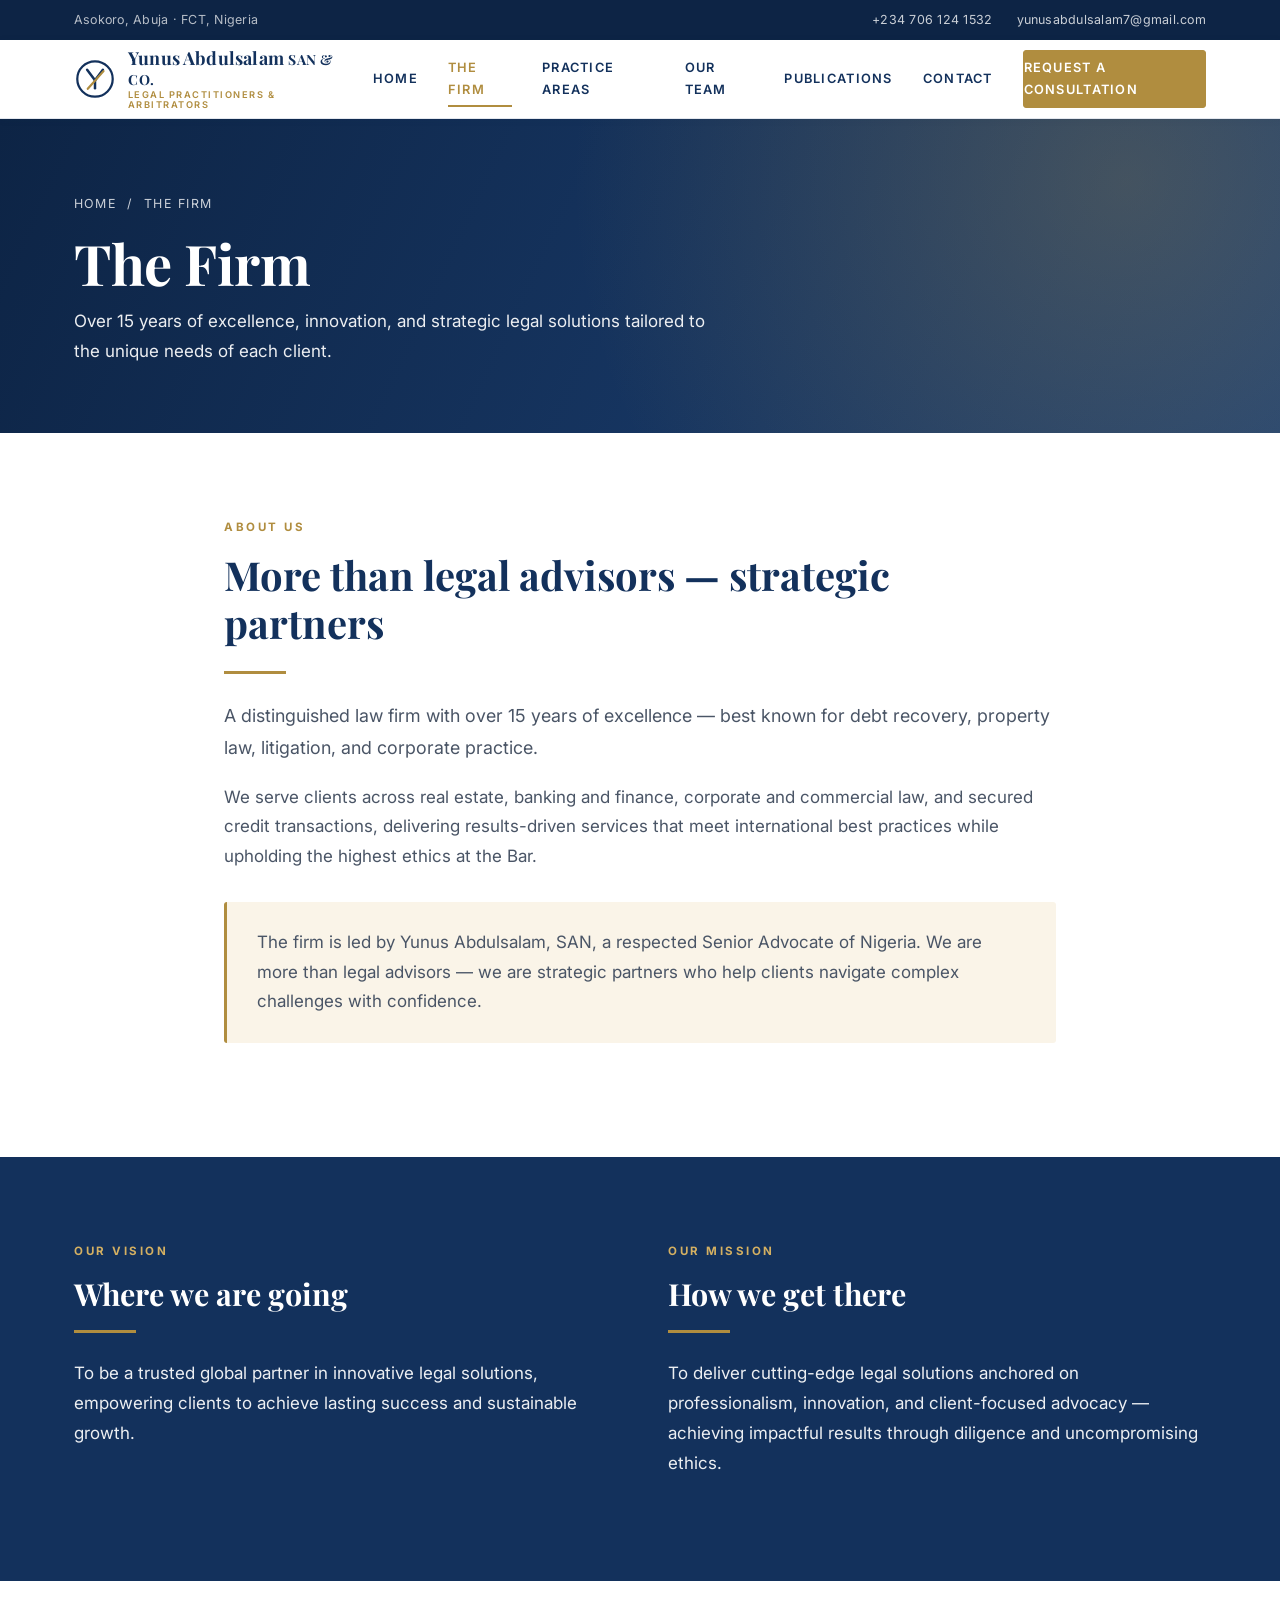
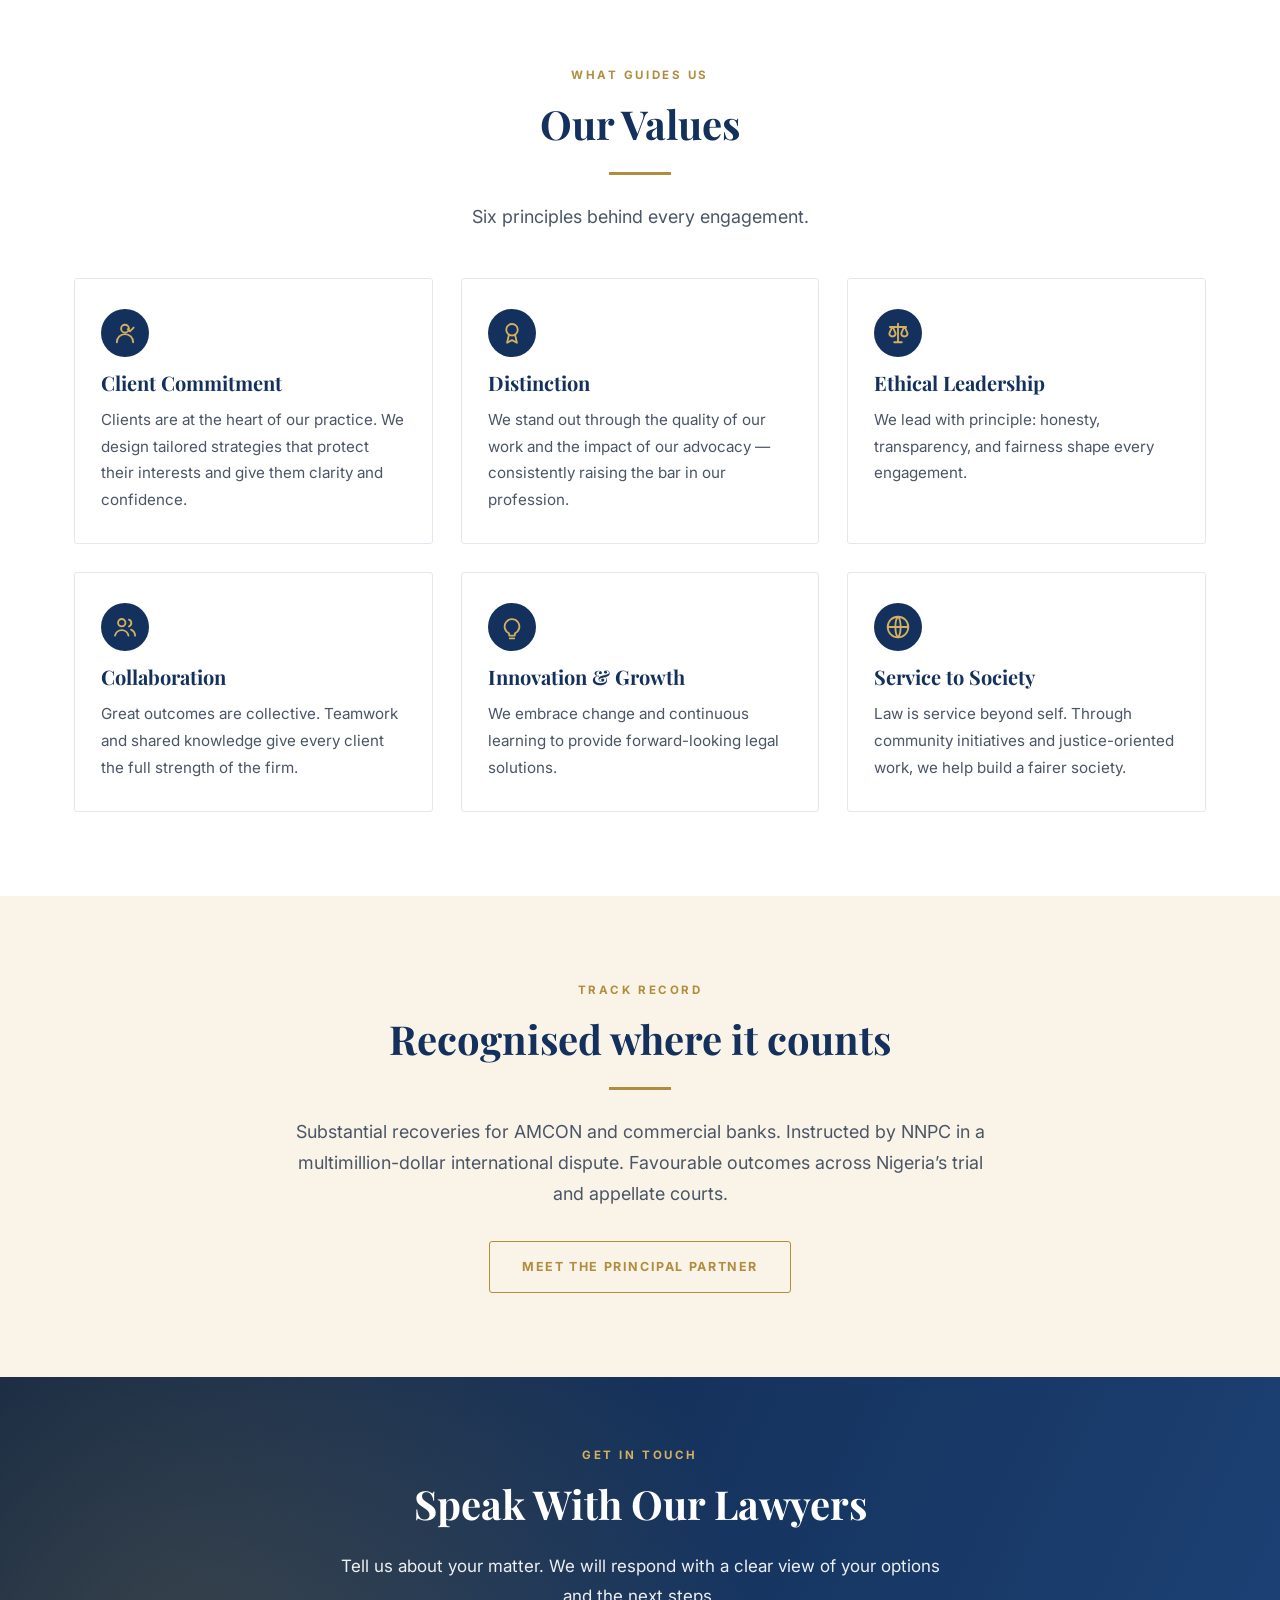
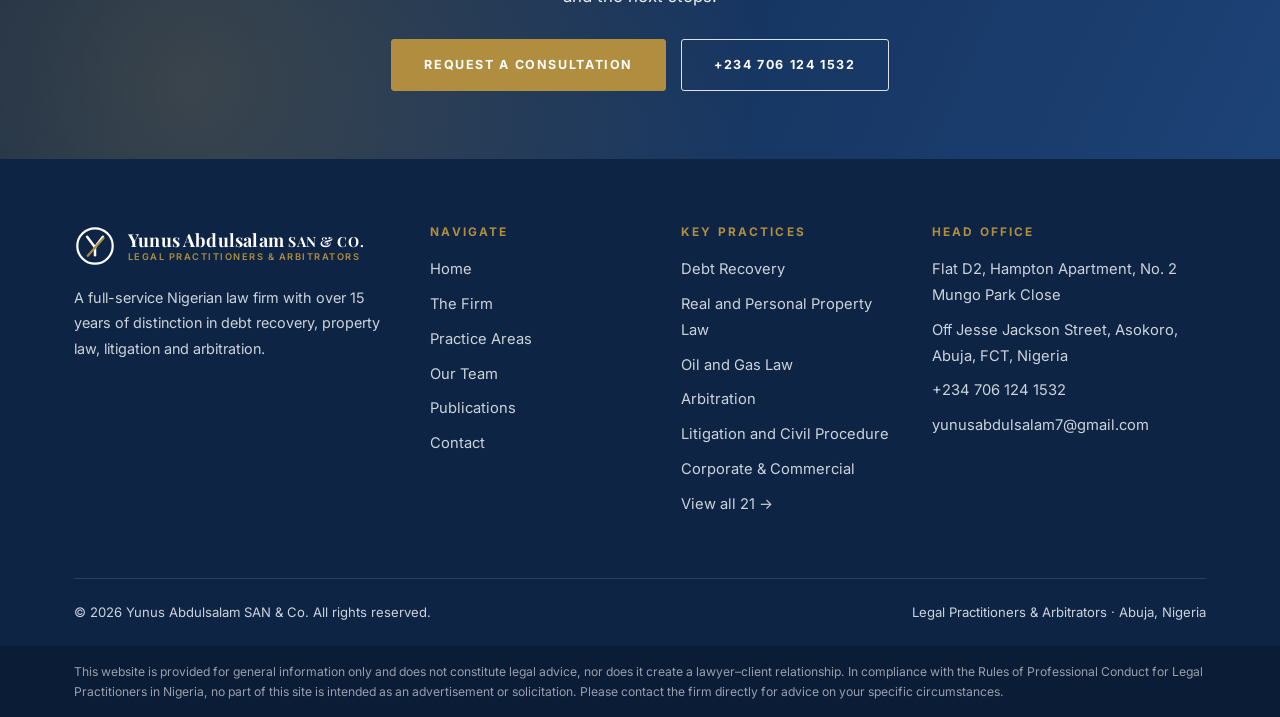
==== about.html @ fc388f9e "Add files via upload" ====
<!DOCTYPE html>
<html lang="en">
<head>
<meta charset="utf-8">
<meta name="viewport" content="width=device-width, initial-scale=1">
<title>The Firm | Yunus Abdulsalam SAN &amp; Co.</title>
<meta name="description" content="Learn about Yunus Abdulsalam SAN & Co. — a distinguished Abuja law firm with over 15 years of excellence in Nigerian legal practice.">
<meta name="theme-color" content="#13315c">
<meta property="og:title" content="The Firm | Yunus Abdulsalam SAN &amp; Co.">
<meta property="og:description" content="Learn about Yunus Abdulsalam SAN & Co. — a distinguished Abuja law firm with over 15 years of excellence in Nigerian legal practice.">
<meta property="og:type" content="website">
<meta property="og:image" content="https://www.example.com/assets/img/yunus-abdulsalam-full.jpg">
<meta name="robots" content="index, follow">
<link rel="canonical" href="https://www.example.com/about.html">
<script type="application/ld+json">{"@context": "https://schema.org", "@type": "LegalService", "name": "Yunus Abdulsalam SAN & Co.", "alternateName": "Yunus Abdulsalam SAN and Co", "description": "Full-service Nigerian law firm in Asokoro, Abuja — debt recovery, property law, litigation, arbitration, energy law and corporate practice.", "url": "https://www.example.com/", "telephone": "+2347061241532", "email": "yunusabdulsalam7@gmail.com", "address": {"@type": "PostalAddress", "streetAddress": "Flat D2, Hampton Apartment, No. 2 Mungo Park Close, Off Jesse Jackson Street", "addressLocality": "Asokoro, Abuja", "addressRegion": "Federal Capital Territory", "addressCountry": "NG"}, "areaServed": "Nigeria", "founder": {"@type": "Person", "name": "Yunus Abdulsalam", "honorificSuffix": "SAN", "jobTitle": "Principal Partner"}, "knowsAbout": ["Debt Recovery", "Energy Law", "Tax Litigation", "Shipping and Maritime", "Real and Personal Property Law", "Oil and Gas Law", "Administrative Law", "Arbitration", "Litigation and Civil Procedure", "Labour and Employment", "Assets Recovery", "Chieftaincy Matters", "Intellectual Property", "Fundamental Rights", "Consultancy and Advisory Services", "Corporate & Commercial", "Family Law", "Election Petition", "Corporate Litigation", "Criminal Law", "Tort and Personal Injury"], "openingHours": "Mo-Fr 09:00-17:00"}</script>
<link rel="preconnect" href="https://fonts.googleapis.com">
<link rel="preconnect" href="https://fonts.gstatic.com" crossorigin>
<link href="https://fonts.googleapis.com/css2?family=Playfair+Display:wght@500;600;700&amp;family=Inter:wght@400;500;600;700&amp;display=swap" rel="stylesheet">
<link rel="stylesheet" href="assets/styles.css">
</head>
<body>

<div class="topbar">
  <div class="wrap">
    <div class="topbar-items">
      <span class="hide-sm">Asokoro, Abuja &middot; FCT, Nigeria</span>
    </div>
    <div class="topbar-items">
      <a href="tel:+2347061241532">+234 706 124 1532</a>
      <a href="mailto:yunusabdulsalam7@gmail.com">yunusabdulsalam7@gmail.com</a>
    </div>
  </div>
</div>

<header class="site-header">
  <div class="wrap">
    <a class="logo" href="index.html" aria-label="Yunus Abdulsalam SAN &amp; Co. home">
      <svg viewBox="0 0 64 64" role="img" aria-label="Yunus Abdulsalam SAN &amp; Co. monogram"><circle cx="32" cy="32" r="27" fill="none" stroke="#13315c" stroke-width="3.4"/><path d="M20 18 L32 34 L44 18" fill="none" stroke="#13315c" stroke-width="3.8" stroke-linecap="round" stroke-linejoin="round"/><path d="M32 34 L32 46" fill="none" stroke="#13315c" stroke-width="3.8" stroke-linecap="round"/><path d="M45 20 L21 47" fill="none" stroke="#b08d3f" stroke-width="3.4" stroke-linecap="round"/></svg>
      <span class="logo-text">
        <span class="logo-name">Yunus Abdulsalam <span class="san">SAN &amp; CO.</span></span>
        <span class="logo-tag">Legal Practitioners &amp; Arbitrators</span>
      </span>
    </a>
    <button class="burger" id="burger" aria-label="Menu" aria-expanded="false" aria-controls="nav">
      <span></span><span></span><span></span>
    </button>
    <nav class="nav" id="nav">
        <a href="index.html">Home</a>
        <a href="about.html" class="active">The Firm</a>
        <a href="practice-areas.html">Practice Areas</a>
        <a href="team.html">Our Team</a>
        <a href="publications.html">Publications</a>
        <a href="contact.html">Contact</a>
        <a class="btn" href="contact.html">Request a Consultation</a>
    </nav>
  </div>
</header>

<section class="pagehead">
  <div class="wrap">
    <div class="crumbs"><a href="index.html">Home</a> &nbsp;/&nbsp; The Firm</div>
    <h1>The Firm</h1>
    <p>Over 15 years of excellence, innovation, and strategic legal solutions tailored to the unique needs of each client.</p>
  </div>
</section>

<section class="section">
  <div class="wrap" style="max-width:880px">
    <span class="eyebrow">About Us</span>
    <h2>More than legal advisors &mdash; strategic partners</h2>
    <hr class="rule">
    <p class="lead">A distinguished law firm with over 15 years of excellence &mdash; best known for debt recovery, property law, litigation, and corporate practice.</p>
    <p>We serve clients across real estate, banking and finance, corporate and commercial law, and secured credit transactions, delivering results-driven services that meet international best practices while upholding the highest ethics at the Bar.</p>
    <div class="highlight-box">
      <p>The firm is led by Yunus Abdulsalam, SAN, a respected Senior Advocate of Nigeria. We are more than legal advisors &mdash; we are strategic partners who help clients navigate complex challenges with confidence.</p>
    </div>
  </div>
</section>

<section class="section section--navy">
  <div class="wrap">
    <div class="grid grid-2" style="gap:56px">
      <div>
        <span class="eyebrow" style="color:var(--gold-light)">Our Vision</span>
        <h2 style="font-size:1.9rem">Where we are going</h2>
        <hr class="rule">
        <p>To be a trusted global partner in innovative legal solutions, empowering clients to achieve lasting success and sustainable growth.</p>
      </div>
      <div>
        <span class="eyebrow" style="color:var(--gold-light)">Our Mission</span>
        <h2 style="font-size:1.9rem">How we get there</h2>
        <hr class="rule">
        <p>To deliver cutting-edge legal solutions anchored on professionalism, innovation, and client-focused advocacy &mdash; achieving impactful results through diligence and uncompromising ethics.</p>
      </div>
    </div>
  </div>
</section>

<section class="section" id="values">
  <div class="wrap">
    <div class="center" style="max-width:640px;margin:0 auto 46px">
      <span class="eyebrow">What Guides Us</span>
      <h2>Our Values</h2>
      <hr class="rule rule--center">
      <p class="lead">Six principles behind every engagement.</p>
    </div>
    <div class="grid grid-3">
      <div class="value-card"><span class="value-ico"><svg class="ico" viewBox="0 0 24 24" fill="none" stroke="currentColor" stroke-width="1.7" stroke-linecap="round" stroke-linejoin="round" aria-hidden="true"><circle cx="12" cy="8" r="3.6"/><path d="M4.5 20.5a7.5 7.5 0 0 1 15 0"/><path d="m14.5 8.5 2 2 3.5-3.5"/></svg></span><h3>Client Commitment</h3><p style="font-size:.95rem;margin:0">Clients are at the heart of our practice. We design tailored strategies that protect their interests and give them clarity and confidence.</p></div>
      <div class="value-card"><span class="value-ico"><svg class="ico" viewBox="0 0 24 24" fill="none" stroke="currentColor" stroke-width="1.7" stroke-linecap="round" stroke-linejoin="round" aria-hidden="true"><circle cx="12" cy="9" r="5.3"/><path d="M9.2 13.6 7.5 21l4.5-2.4L16.5 21l-1.7-7.4"/></svg></span><h3>Distinction</h3><p style="font-size:.95rem;margin:0">We stand out through the quality of our work and the impact of our advocacy — consistently raising the bar in our profession.</p></div>
      <div class="value-card"><span class="value-ico"><svg class="ico" viewBox="0 0 24 24" fill="none" stroke="currentColor" stroke-width="1.7" stroke-linecap="round" stroke-linejoin="round" aria-hidden="true"><path d="M12 3.5v17M8.5 20.5h7M4.5 6.5h15"/><path d="M6.5 6.5 4 12.3a2.9 2.9 0 0 0 5.8 0L7.3 6.5M17.5 6.5l-2.5 5.8a2.9 2.9 0 0 0 5.8 0l-2.5-5.8"/></svg></span><h3>Ethical Leadership</h3><p style="font-size:.95rem;margin:0">We lead with principle: honesty, transparency, and fairness shape every engagement.</p></div>
      <div class="value-card"><span class="value-ico"><svg class="ico" viewBox="0 0 24 24" fill="none" stroke="currentColor" stroke-width="1.7" stroke-linecap="round" stroke-linejoin="round" aria-hidden="true"><circle cx="9" cy="8" r="3.4"/><path d="M2.8 20a6.3 6.3 0 0 1 12.4 0"/><path d="M15.7 5.2a3.4 3.4 0 0 1 0 6.3"/><path d="M17.6 14.4a6.3 6.3 0 0 1 3.7 5.6"/></svg></span><h3>Collaboration</h3><p style="font-size:.95rem;margin:0">Great outcomes are collective. Teamwork and shared knowledge give every client the full strength of the firm.</p></div>
      <div class="value-card"><span class="value-ico"><svg class="ico" viewBox="0 0 24 24" fill="none" stroke="currentColor" stroke-width="1.7" stroke-linecap="round" stroke-linejoin="round" aria-hidden="true"><path d="M9.2 17.8a6.8 6.8 0 1 1 5.6 0l-.3 2.2H9.5z"/><path d="M10 22.5h4"/></svg></span><h3>Innovation &amp; Growth</h3><p style="font-size:.95rem;margin:0">We embrace change and continuous learning to provide forward-looking legal solutions.</p></div>
      <div class="value-card"><span class="value-ico"><svg class="ico" viewBox="0 0 24 24" fill="none" stroke="currentColor" stroke-width="1.7" stroke-linecap="round" stroke-linejoin="round" aria-hidden="true"><circle cx="12" cy="12" r="9.5"/><path d="M2.5 12h19"/><path d="M12 2.5c3.2 3.2 3.2 15.8 0 19-3.2-3.2-3.2-15.8 0-19z"/></svg></span><h3>Service to Society</h3><p style="font-size:.95rem;margin:0">Law is service beyond self. Through community initiatives and justice-oriented work, we help build a fairer society.</p></div>
    </div>
  </div>
</section>

<section class="section section--sand">
  <div class="wrap center" style="max-width:760px;margin:0 auto">
    <span class="eyebrow">Track Record</span>
    <h2>Recognised where it counts</h2>
    <hr class="rule rule--center">
    <p class="lead">Substantial recoveries for AMCON and commercial banks. Instructed by NNPC in a multimillion-dollar international dispute. Favourable outcomes across Nigeria&rsquo;s trial and appellate courts.</p>
    <a class="btn btn--ghost" href="yunus-abdulsalam.html" style="margin-top:12px">Meet the Principal Partner</a>
  </div>
</section>

<section class="cta">
  <div class="wrap">
    <span class="eyebrow" style="color:var(--gold-light)">Get in touch</span>
    <h2>Speak With Our Lawyers</h2>
    <p>Tell us about your matter. We will respond with a clear view of your options and the next steps.</p>
    <a class="btn" href="contact.html">Request a Consultation</a>
    <a class="btn btn--light" href="tel:+2347061241532" style="margin-left:10px">+234 706 124 1532</a>
  </div>
</section>

<footer class="site-footer">
  <div class="wrap">
    <div class="footer-grid">
      <div class="footer-brand">
        <a class="logo logo--light" href="index.html" aria-label="Yunus Abdulsalam SAN &amp; Co. home">
      <svg viewBox="0 0 64 64" role="img" aria-label="Yunus Abdulsalam SAN &amp; Co. monogram"><circle cx="32" cy="32" r="27" fill="none" stroke="#ffffff" stroke-width="3.4"/><path d="M20 18 L32 34 L44 18" fill="none" stroke="#ffffff" stroke-width="3.8" stroke-linecap="round" stroke-linejoin="round"/><path d="M32 34 L32 46" fill="none" stroke="#ffffff" stroke-width="3.8" stroke-linecap="round"/><path d="M45 20 L21 47" fill="none" stroke="#b08d3f" stroke-width="3.4" stroke-linecap="round"/></svg>
      <span class="logo-text">
        <span class="logo-name">Yunus Abdulsalam <span class="san">SAN &amp; CO.</span></span>
        <span class="logo-tag">Legal Practitioners &amp; Arbitrators</span>
      </span>
    </a>
        <p>A full-service Nigerian law firm with over 15 years of distinction in debt recovery, property law, litigation and arbitration.</p>
      </div>
      <div>
        <h4>Navigate</h4>
        <ul>
      <li><a href="index.html">Home</a></li>
      <li><a href="about.html">The Firm</a></li>
      <li><a href="practice-areas.html">Practice Areas</a></li>
      <li><a href="team.html">Our Team</a></li>
      <li><a href="publications.html">Publications</a></li>
      <li><a href="contact.html">Contact</a></li>
        </ul>
      </div>
      <div>
        <h4>Key Practices</h4>
        <ul>
      <li><a href="practice-areas.html#debt-recovery">Debt Recovery</a></li>
      <li><a href="practice-areas.html#property-law">Real and Personal Property Law</a></li>
      <li><a href="practice-areas.html#oil-and-gas">Oil and Gas Law</a></li>
      <li><a href="practice-areas.html#arbitration">Arbitration</a></li>
      <li><a href="practice-areas.html#litigation">Litigation and Civil Procedure</a></li>
      <li><a href="practice-areas.html#corporate-commercial">Corporate &amp; Commercial</a></li>
          <li><a href="practice-areas.html">View all 21 &rarr;</a></li>
        </ul>
      </div>
      <div>
        <h4>Head Office</h4>
        <ul>
          <li>Flat D2, Hampton Apartment, No. 2 Mungo Park Close</li>
          <li>Off Jesse Jackson Street, Asokoro, Abuja, FCT, Nigeria</li>
          <li><a href="tel:+2347061241532">+234 706 124 1532</a></li>
          <li><a href="mailto:yunusabdulsalam7@gmail.com">yunusabdulsalam7@gmail.com</a></li>
        </ul>
      </div>
    </div>
    <div class="footer-bottom">
      <span>&copy; 2026 Yunus Abdulsalam SAN &amp; Co. All rights reserved.</span>
      <span>Legal Practitioners &amp; Arbitrators &middot; Abuja, Nigeria</span>
    </div>
  </div>
  <div class="disclaimer">
    <div class="wrap">
      This website is provided for general information only and does not constitute legal advice, nor does it create a lawyer&ndash;client relationship. In compliance with the Rules of Professional Conduct for Legal Practitioners in Nigeria, no part of this site is intended as an advertisement or solicitation. Please contact the firm directly for advice on your specific circumstances.
    </div>
  </div>
</footer>

<script>
(function(){
  var b=document.getElementById('burger'), n=document.getElementById('nav');
  if(b&&n){
    b.addEventListener('click',function(){
      var open=n.classList.toggle('open');
      b.setAttribute('aria-expanded',open?'true':'false');
      document.body.style.overflow=open?'hidden':'';
    });
    n.addEventListener('click',function(e){
      if(e.target.tagName==='A'){n.classList.remove('open');b.setAttribute('aria-expanded','false');document.body.style.overflow='';}
    });
  }
  var f=document.getElementById('enquiry');
  if(f){
    f.addEventListener('submit',function(e){
      e.preventDefault();
      var d=new FormData(f);
      var body='Name: '+d.get('name')+'%0D%0APhone: '+d.get('phone')
        +'%0D%0AArea of interest: '+d.get('area')+'%0D%0A%0D%0A'+encodeURIComponent(d.get('message')||'');
      window.location.href='mailto:yunusabdulsalam7@gmail.com?subject='
        +encodeURIComponent('Website enquiry — '+(d.get('name')||''))+'&body='+body;
      document.getElementById('formStatus').textContent='Opening your email client…';
    });
  }
})();
</script>
</body>
</html>
---- assets/styles.css ----
/* ==========================================================================
   Yunus Abdulsalam SAN & Co. — Legal Practitioners & Arbitrators
   Brand: navy #13315C / gold #B08D3F
   ========================================================================== */

:root {
  --navy:        #13315c;
  --navy-deep:   #0d2445;
  --navy-soft:   #1d4276;
  --gold:        #b08d3f;
  --gold-light:  #d4b062;
  --sand:        #f3e6cd;
  --sand-soft:   #faf4e8;
  --ink:         #1c2431;
  --body:        #4a5566;
  --line:        #e3e7ee;
  --white:       #ffffff;
  --bg:          #ffffff;

  --serif: "Playfair Display", "Georgia", "Times New Roman", serif;
  --sans:  "Inter", -apple-system, BlinkMacSystemFont, "Segoe UI", Roboto, Helvetica, Arial, sans-serif;

  --wrap: 1180px;
  --radius: 3px;
  --shadow: 0 2px 18px rgba(19, 49, 92, .08);
  --shadow-lg: 0 18px 50px rgba(19, 49, 92, .14);
}

/* ---------- reset ---------- */
*, *::before, *::after { box-sizing: border-box; }
html { scroll-behavior: smooth; -webkit-text-size-adjust: 100%; }
body {
  margin: 0;
  font-family: var(--sans);
  font-size: 17px;
  line-height: 1.75;
  color: var(--body);
  background: var(--bg);
  overflow-x: hidden;
}
img { max-width: 100%; display: block; }
a { color: var(--navy); text-decoration: none; transition: color .2s ease; }
a:hover { color: var(--gold); }
h1, h2, h3, h4 {
  font-family: var(--serif);
  color: var(--navy);
  line-height: 1.2;
  margin: 0 0 .6em;
  font-weight: 700;
}
h1 { font-size: clamp(2.1rem, 4.6vw, 3.5rem); letter-spacing: -.5px; }
h2 { font-size: clamp(1.7rem, 3.2vw, 2.5rem); }
h3 { font-size: 1.25rem; }
p  { margin: 0 0 1.1em; }
ul { margin: 0 0 1.1em; padding-left: 1.15em; }
li { margin-bottom: .5em; }

/* ---------- layout ---------- */
.wrap { width: 100%; max-width: var(--wrap); margin: 0 auto; padding: 0 24px; }
.section { padding: 84px 0; }
.section--tight { padding: 60px 0; }
.section--sand { background: var(--sand-soft); }
.section--navy { background: var(--navy); color: rgba(255,255,255,.92); }
.section--navy h2, .section--navy h3 { color: var(--white); }
.grid { display: grid; gap: 28px; }
.grid-2 { grid-template-columns: repeat(2, 1fr); }
.grid-3 { grid-template-columns: repeat(3, 1fr); }
.grid-4 { grid-template-columns: repeat(4, 1fr); }
.center { text-align: center; }
.lead { font-size: 1.12rem; color: var(--body); }
.muted { color: #7a8698; }

/* ---------- eyebrow + rules ---------- */
.eyebrow {
  font-family: var(--sans);
  font-size: .72rem;
  letter-spacing: .22em;
  text-transform: uppercase;
  color: var(--gold);
  font-weight: 700;
  margin: 0 0 .9rem;
  display: block;
}
.rule { width: 62px; height: 3px; background: var(--gold); border: 0; margin: 0 0 26px; }
.center .rule, .rule--center { margin-left: auto; margin-right: auto; }

/* ---------- buttons ---------- */
.btn {
  display: inline-block;
  padding: 14px 32px;
  font-size: .78rem;
  font-weight: 700;
  letter-spacing: .13em;
  text-transform: uppercase;
  border: 1.5px solid var(--gold);
  background: var(--gold);
  color: var(--white);
  border-radius: var(--radius);
  transition: all .22s ease;
  cursor: pointer;
}
.btn:hover { background: #9a7a33; border-color: #9a7a33; color: var(--white); }
.btn--ghost { background: transparent; color: var(--gold); }
.btn--ghost:hover { background: var(--gold); color: var(--white); }
.btn--light { background: transparent; border-color: rgba(255,255,255,.85); color: #fff; }
.btn--light:hover { background: #fff; border-color: #fff; color: var(--navy); }

/* ---------- logo ---------- */
.logo { display: flex; align-items: center; gap: 12px; }
.logo svg { width: 42px; height: 42px; flex: none; }
.logo-text { line-height: 1.1; }
.logo-name {
  font-family: var(--serif);
  font-size: 1.12rem;
  font-weight: 700;
  color: var(--navy);
  letter-spacing: .01em;
  display: block;
}
.logo-name .san { font-size: .78em; letter-spacing: .04em; }
.logo-tag {
  display: block;
  font-size: .58rem;
  letter-spacing: .16em;
  text-transform: uppercase;
  color: var(--gold);
  font-weight: 600;
  margin-top: 2px;
}
.logo--light .logo-name { color: #fff; }

/* ---------- header ---------- */
.topbar {
  background: var(--navy-deep);
  color: rgba(255,255,255,.7);
  font-size: .78rem;
  letter-spacing: .02em;
}
.topbar .wrap { display: flex; justify-content: space-between; align-items: center; gap: 20px; min-height: 40px; flex-wrap: wrap; }
.topbar a { color: rgba(255,255,255,.78); }
.topbar a:hover { color: var(--gold-light); }
.topbar-items { display: flex; gap: 24px; flex-wrap: wrap; }

.site-header {
  position: sticky; top: 0; z-index: 60;
  background: var(--white);
  border-bottom: 1px solid var(--line);
  box-shadow: 0 1px 8px rgba(19,49,92,.06);
}
.site-header .wrap { display: flex; align-items: center; justify-content: space-between; min-height: 78px; gap: 24px; }
.nav { display: flex; align-items: center; gap: 30px; }
.nav a {
  font-size: .8rem;
  font-weight: 600;
  letter-spacing: .1em;
  text-transform: uppercase;
  color: var(--navy);
  position: relative;
  padding: 6px 0;
}
.nav a::after {
  content: ""; position: absolute; left: 0; bottom: 0;
  width: 0; height: 2px; background: var(--gold); transition: width .25s ease;
}
.nav a:hover::after, .nav a.active::after { width: 100%; }
.nav a.active { color: var(--gold); }
.nav .btn { color: #fff; }
.nav .btn::after { display: none; }

.burger {
  display: none; background: none; border: 0; padding: 8px; cursor: pointer;
  width: 44px; height: 44px;
}
.burger span { display: block; height: 2px; background: var(--navy); margin: 5px 0; transition: .25s; }
.burger[aria-expanded="true"] span:nth-child(1) { transform: translateY(7px) rotate(45deg); }
.burger[aria-expanded="true"] span:nth-child(2) { opacity: 0; }
.burger[aria-expanded="true"] span:nth-child(3) { transform: translateY(-7px) rotate(-45deg); }

/* ---------- hero ---------- */
.hero {
  position: relative;
  background: linear-gradient(115deg, var(--navy-deep) 0%, var(--navy) 52%, var(--navy-soft) 100%);
  color: #fff;
  overflow: hidden;
  padding: 116px 0 104px;
}
.hero::after {
  content: ""; position: absolute; inset: 0;
  background:
    radial-gradient(circle at 82% 18%, rgba(176,141,63,.30), transparent 46%),
    repeating-linear-gradient(90deg, rgba(255,255,255,.045) 0 1px, transparent 1px 74px);
  pointer-events: none;
}
.hero .wrap { position: relative; z-index: 2; max-width: 940px; }
.hero h1 { color: #fff; margin-bottom: .35em; }
.hero .eyebrow { color: var(--gold-light); }
.hero p { color: rgba(255,255,255,.95); font-size: 1.14rem; max-width: 680px; }
.hero-actions { display: flex; gap: 14px; flex-wrap: wrap; margin-top: 34px; }
.hero-chev {
  position: absolute; right: -80px; top: -60px; width: 520px; height: 520px;
  border: 60px solid rgba(176,141,63,.22);
  border-right: 0; border-bottom: 0;
  transform: rotate(45deg); z-index: 1;
}

/* page banner (interior pages) */
.pagehead {
  background: linear-gradient(115deg, var(--navy-deep), var(--navy-soft));
  color: #fff; padding: 74px 0 66px; position: relative; overflow: hidden;
}
.pagehead::after {
  content: ""; position: absolute; inset: 0;
  background: radial-gradient(circle at 88% 20%, rgba(176,141,63,.28), transparent 48%);
}
.pagehead .wrap { position: relative; z-index: 2; }
.pagehead h1 { color: #fff; margin-bottom: .2em; }
.pagehead p { color: rgba(255,255,255,.92); max-width: 660px; margin: 0; }
.crumbs { font-size: .78rem; letter-spacing: .1em; text-transform: uppercase; color: rgba(255,255,255,.78); margin-bottom: 14px; }
.crumbs a { color: rgba(255,255,255,.78); }
.crumbs a:hover { color: var(--gold-light); }

/* ---------- stats ---------- */
.stats { background: var(--sand-soft); border-top: 3px solid var(--gold); }
.stat { text-align: center; padding: 10px; }
.stat b {
  display: block; font-family: var(--serif); font-size: 2.6rem;
  color: var(--navy); line-height: 1;
}
.stat span {
  display: block; margin-top: 10px; font-size: .74rem; letter-spacing: .16em;
  text-transform: uppercase; color: var(--gold); font-weight: 700;
}

/* ---------- cards ---------- */
.card {
  background: #fff; border: 1px solid var(--line);
  border-top: 3px solid var(--gold);
  padding: 30px 28px; border-radius: var(--radius);
  transition: transform .25s ease, box-shadow .25s ease;
  height: 100%;
}
.card:hover { transform: translateY(-4px); box-shadow: var(--shadow-lg); }
.card h3 { margin-bottom: .5em; font-size: 1.15rem; }
.card p { font-size: .95rem; margin-bottom: 0; }
.card .card-more {
  display: inline-block; margin-top: 16px; font-size: .74rem;
  letter-spacing: .14em; text-transform: uppercase; font-weight: 700; color: var(--gold);
}

.value-card { background: #fff; border: 1px solid var(--line); border-radius: var(--radius); padding: 30px 26px; height: 100%; }
.value-card .num {
  font-family: var(--serif); font-size: 1.6rem; color: var(--gold-light);
  display: block; line-height: 1; margin-bottom: 12px;
}

/* practice index list */
.pa-list { display: grid; grid-template-columns: repeat(3, 1fr); gap: 0; border: 1px solid var(--line); border-radius: var(--radius); overflow: hidden; }
.pa-list a {
  padding: 18px 22px; border-right: 1px solid var(--line); border-bottom: 1px solid var(--line);
  font-size: .93rem; font-weight: 600; color: var(--navy); background: #fff;
  display: flex; align-items: center; gap: 10px; transition: background .2s ease;
}
.pa-list a::before { content: "—"; color: var(--gold); }
.pa-list a:hover { background: var(--sand-soft); color: var(--gold); }

/* practice detail block */
.pa-block { padding: 52px 0; border-bottom: 1px solid var(--line); scroll-margin-top: 130px; }
.pa-block:last-child { border-bottom: 0; }
.pa-block h2 { display: flex; align-items: baseline; gap: 14px; flex-wrap: wrap; }
.pa-block .pa-num {
  font-family: var(--sans); font-size: .78rem; letter-spacing: .16em;
  color: var(--gold); font-weight: 700;
}
.pa-block ul li strong { color: var(--navy); }
.backtop { font-size: .72rem; letter-spacing: .14em; text-transform: uppercase; color: var(--gold); font-weight: 700; }

/* ---------- team ---------- */
.person {
  background: #fff; border: 1px solid var(--line); border-radius: var(--radius);
  padding: 34px 26px; text-align: center; height: 100%;
  transition: transform .25s ease, box-shadow .25s ease;
}
.person:hover { transform: translateY(-4px); box-shadow: var(--shadow-lg); }
.avatar {
  width: 92px; height: 92px; margin: 0 auto 18px; border-radius: 50%;
  background: linear-gradient(135deg, var(--navy), var(--navy-soft));
  color: #fff; font-family: var(--serif); font-size: 1.7rem; font-weight: 700;
  display: flex; align-items: center; justify-content: center;
  border: 3px solid var(--sand); letter-spacing: .02em;
}
.avatar--photo { padding: 0; overflow: hidden; background: var(--sand-soft); }
.avatar--photo img { width: 100%; height: 100%; object-fit: cover; object-position: center 20%; }
.person h3 { font-size: 1.08rem; margin-bottom: .25em; }
.person .role {
  font-size: .72rem; letter-spacing: .14em; text-transform: uppercase;
  color: var(--gold); font-weight: 700; margin: 0;
}
.person--lead { border-top: 3px solid var(--gold); }
.person--lead .avatar { width: 112px; height: 112px; font-size: 2rem; }

.profile-lead { display: grid; grid-template-columns: 340px 1fr; gap: 52px; align-items: start; }
.profile-portrait {
  background: linear-gradient(150deg, var(--navy), var(--navy-soft));
  border-radius: var(--radius); text-align: center; color: #fff;
  border-bottom: 4px solid var(--gold); overflow: hidden;
  position: sticky; top: 110px;
}
.profile-portrait img { width: 100%; aspect-ratio: 4/5; object-fit: cover; object-position: center 12%; }
.profile-portrait .pp-body { padding: 24px 22px 30px; }
.profile-portrait h3 { color: #fff; margin-bottom: .2em; font-size: 1.3rem; }
.profile-portrait .role { color: var(--gold-light); }
.profile-portrait .pp-meta { margin-top: 18px; padding-top: 18px; border-top: 1px solid rgba(255,255,255,.25); font-size: .9rem; color: rgba(255,255,255,.92); }
.profile-portrait .pp-meta a { color: var(--gold-light); }

/* bio page */
.bio h3 { margin-top: 2em; }
.bio h3:first-child { margin-top: 0; }
.cred-list { list-style: none; padding: 0; }
.cred-list li { position: relative; padding-left: 26px; margin-bottom: 12px; }
.cred-list li::before {
  content: ""; position: absolute; left: 0; top: .62em;
  width: 9px; height: 9px; background: var(--gold); transform: rotate(45deg);
}
.highlight-box {
  background: var(--sand-soft); border-left: 3px solid var(--gold);
  padding: 26px 30px; border-radius: var(--radius); margin: 30px 0;
}
.highlight-box p:last-child { margin-bottom: 0; }
.person-link { display: block; height: 100%; color: inherit; }
.person-link:hover { color: inherit; }

/* ---------- contact ---------- */
.contact-grid { display: grid; grid-template-columns: 1fr 1fr; gap: 46px; align-items: start; }
.info-item { display: flex; gap: 16px; padding: 22px 0; border-bottom: 1px solid var(--line); }
.info-item:last-child { border-bottom: 0; }
.info-ico {
  width: 44px; height: 44px; flex: none; border-radius: 50%;
  background: var(--sand-soft); border: 1px solid var(--sand);
  display: flex; align-items: center; justify-content: center; color: var(--gold);
}
.info-item h4 {
  font-family: var(--sans); font-size: .72rem; letter-spacing: .16em;
  text-transform: uppercase; color: var(--gold); margin: 0 0 6px; font-weight: 700;
}
.info-item p { margin: 0; color: var(--ink); font-size: .98rem; }

.form-card { background: var(--sand-soft); border: 1px solid var(--sand); border-radius: var(--radius); padding: 36px; }
.field { margin-bottom: 20px; }
.field label {
  display: block; font-size: .72rem; letter-spacing: .13em; text-transform: uppercase;
  font-weight: 700; color: var(--navy); margin-bottom: 8px;
}
.field input, .field select, .field textarea {
  width: 100%; padding: 13px 15px; font-family: var(--sans); font-size: .96rem;
  color: var(--ink); background: #fff; border: 1px solid var(--line); border-radius: var(--radius);
  transition: border-color .2s ease, box-shadow .2s ease;
}
.field textarea { min-height: 140px; resize: vertical; }
.field input:focus, .field select:focus, .field textarea:focus {
  outline: 0; border-color: var(--gold); box-shadow: 0 0 0 3px rgba(176,141,63,.15);
}
.form-note { font-size: .82rem; color: #7a8698; margin-top: 14px; }
.form-status { margin-top: 16px; font-size: .92rem; font-weight: 600; color: var(--navy); }

/* ---------- CTA strip ---------- */
.cta {
  background: linear-gradient(115deg, var(--navy-deep), var(--navy-soft));
  color: #fff; padding: 68px 0; text-align: center; position: relative; overflow: hidden;
}
.cta::after { content:""; position:absolute; inset:0; background: radial-gradient(circle at 15% 80%, rgba(176,141,63,.26), transparent 50%); }
.cta .wrap { position: relative; z-index: 2; }
.cta h2 { color: #fff; }
.cta p { color: rgba(255,255,255,.92); max-width: 620px; margin: 0 auto 28px; }

/* ---------- footer ---------- */
.site-footer { background: var(--navy-deep); color: rgba(255,255,255,.8); font-size: .92rem; padding: 66px 0 0; }
.site-footer h4 {
  font-family: var(--sans); font-size: .74rem; letter-spacing: .18em; text-transform: uppercase;
  color: var(--gold); margin: 0 0 18px; font-weight: 700;
}
.site-footer a { color: rgba(255,255,255,.8); }
.site-footer a:hover { color: var(--gold-light); }
.site-footer ul { list-style: none; padding: 0; margin: 0; }
.site-footer li { margin-bottom: 9px; }
.footer-grid { display: grid; grid-template-columns: 1.5fr 1fr 1fr 1.3fr; gap: 40px; }
.footer-brand p { margin-top: 18px; max-width: 320px; font-size: .9rem; }
.footer-bottom {
  margin-top: 52px; border-top: 1px solid rgba(255,255,255,.12);
  padding: 22px 0; font-size: .82rem;
  display: flex; justify-content: space-between; gap: 16px; flex-wrap: wrap;
}
.disclaimer { background: #0a1c36; color: rgba(255,255,255,.58); font-size: .76rem; padding: 16px 0; line-height: 1.6; }

/* ---------- responsive ---------- */
@media (max-width: 980px) {
  .grid-4 { grid-template-columns: repeat(2, 1fr); }
  .grid-3 { grid-template-columns: repeat(2, 1fr); }
  .pa-list { grid-template-columns: repeat(2, 1fr); }
  .profile-lead { grid-template-columns: 1fr; }
  .footer-grid { grid-template-columns: 1fr 1fr; }
  .contact-grid { grid-template-columns: 1fr; }
}
@media (max-width: 820px) {
  .burger { display: block; }
  .nav {
    position: fixed; inset: 0 0 0 auto; width: min(320px, 86vw);
    background: var(--navy-deep); flex-direction: column; align-items: flex-start;
    padding: 96px 30px 30px; gap: 6px;
    box-shadow: -8px 0 40px rgba(0,0,0,.35);
    transform: translateX(100%); transition: transform .3s ease; z-index: 55;
  }
  .nav.open { transform: translateX(0); }
  .nav a {
    font-size: 1rem; color: #fff; display: block; width: 100%;
    padding: 14px 0; border-bottom: 1px solid rgba(255,255,255,.14);
  }
  .nav a:hover { color: var(--gold-light); }
  .nav a.active { color: var(--gold-light); }
  .nav a::after { display: none; }
  .nav .btn { margin-top: 18px; text-align: center; border-bottom: 0; background: var(--gold); color: #fff; }
  .topbar-items .hide-sm { display: none; }
  .profile-portrait { position: static; }
}
@media (max-width: 640px) {
  body { font-size: 16px; }
  .section { padding: 58px 0; }
  .grid-2, .grid-3, .grid-4 { grid-template-columns: 1fr; }
  .pa-list { grid-template-columns: 1fr; }
  .footer-grid { grid-template-columns: 1fr; }
  .hero { padding: 78px 0 68px; }
  .hero-chev { display: none; }
  .form-card { padding: 24px; }
  .footer-bottom { justify-content: flex-start; }
}

@media print {
  .site-header, .topbar, .burger, .cta, .form-card { display: none; }
}

/* ---------- icons ---------- */
.ico { width: 26px; height: 26px; display: inline-block; vertical-align: middle; }
.ico-sm { width: 18px; height: 18px; flex: none; }
.card-ico {
  display: inline-flex; align-items: center; justify-content: center;
  width: 52px; height: 52px; border-radius: 50%; margin-bottom: 18px;
  background: var(--sand-soft); border: 1px solid var(--sand); color: var(--gold);
}
.value-ico {
  display: inline-flex; align-items: center; justify-content: center;
  width: 48px; height: 48px; border-radius: 50%; margin-bottom: 14px;
  background: var(--navy); color: var(--gold-light);
}
.pa-ico {
  display: inline-flex; align-items: center; justify-content: center;
  width: 46px; height: 46px; border-radius: 50%; flex: none;
  background: var(--sand-soft); border: 1px solid var(--sand); color: var(--gold);
  align-self: center;
}
.pa-list a::before { content: none; }
.pa-list a { gap: 12px; }
.pa-list a .ico-sm { color: var(--gold); }
.pa-block h2 { align-items: center; }
.pa-block .pa-num { margin-left: auto; }

/* ---------- publications ---------- */
.pub-list { display: grid; gap: 0; }
.pub-item {
  display: grid; grid-template-columns: 86px 1fr; gap: 22px;
  padding: 28px 0; border-bottom: 1px solid var(--line);
}
.pub-item:last-child { border-bottom: 0; }
.pub-year {
  font-family: var(--serif); font-size: 1.3rem; font-weight: 700; color: var(--gold);
  line-height: 1.3;
}
.pub-item h3 { font-size: 1.2rem; margin-bottom: .3em; }
.pub-item h3 a { color: var(--navy); }
.pub-item h3 a:hover { color: var(--gold); }
.pub-ext { color: var(--gold); font-size: .85em; }
.pub-outlet {
  font-size: .72rem; letter-spacing: .14em; text-transform: uppercase;
  font-weight: 700; color: var(--gold); margin: 0 0 8px;
}
.pub-desc { font-size: .97rem; margin: 0; }
@media (max-width: 640px) {
  .pub-item { grid-template-columns: 1fr; gap: 4px; }
}

/* ---------- homepage leadership circle + team strip ---------- */
.lead-circle {
  display: block; width: 216px; height: 216px; border-radius: 50%;
  overflow: hidden; margin: 8px auto 24px;
  border: 5px solid var(--sand); box-shadow: var(--shadow-lg);
}
.lead-circle img { width: 100%; height: 100%; object-fit: cover; object-position: center 12%; }
.team-strip {
  display: grid; grid-template-columns: repeat(auto-fit, minmax(150px, 1fr));
  gap: 30px 16px; justify-items: center;
}
.mini { display: block; text-align: center; max-width: 170px; }
.mini-photo {
  display: block; width: 112px; height: 112px; border-radius: 50%;
  overflow: hidden; margin: 0 auto 12px;
  border: 3px solid var(--sand); background: var(--sand-soft);
  transition: transform .22s ease, box-shadow .22s ease, border-color .22s ease;
}
.mini:hover .mini-photo { transform: translateY(-4px); box-shadow: var(--shadow-lg); border-color: var(--gold); }
.mini-photo img { width: 100%; height: 100%; object-fit: cover; object-position: center 18%; }
.mini-initials {
  display: flex; align-items: center; justify-content: center;
  font-family: var(--serif); font-size: 1.9rem; font-weight: 700;
  color: #fff; background: linear-gradient(135deg, var(--navy), var(--navy-soft));
}
.mini-name { display: block; font-weight: 600; color: var(--navy); font-size: .95rem; line-height: 1.3; }
.mini:hover .mini-name { color: var(--gold); }
.mini-role {
  display: block; font-size: .68rem; letter-spacing: .13em; text-transform: uppercase;
  color: var(--gold); font-weight: 700; margin-top: 4px;
}

/* ---------- fact grid (fills the column beside tall portraits) ---------- */
.fact-grid {
  display: grid; grid-template-columns: 1fr 1fr; gap: 18px;
  margin: 26px 0 4px;
}
.fact {
  background: var(--sand-soft); border: 1px solid var(--sand);
  border-left: 3px solid var(--gold); border-radius: var(--radius);
  padding: 16px 18px;
}
.fact h4 {
  font-family: var(--sans); font-size: .7rem; letter-spacing: .16em;
  text-transform: uppercase; color: var(--gold); margin: 0 0 6px; font-weight: 700;
}
.fact p { margin: 0; font-size: .92rem; color: var(--ink); line-height: 1.6; }
@media (max-width: 640px) { .fact-grid { grid-template-columns: 1fr; } }
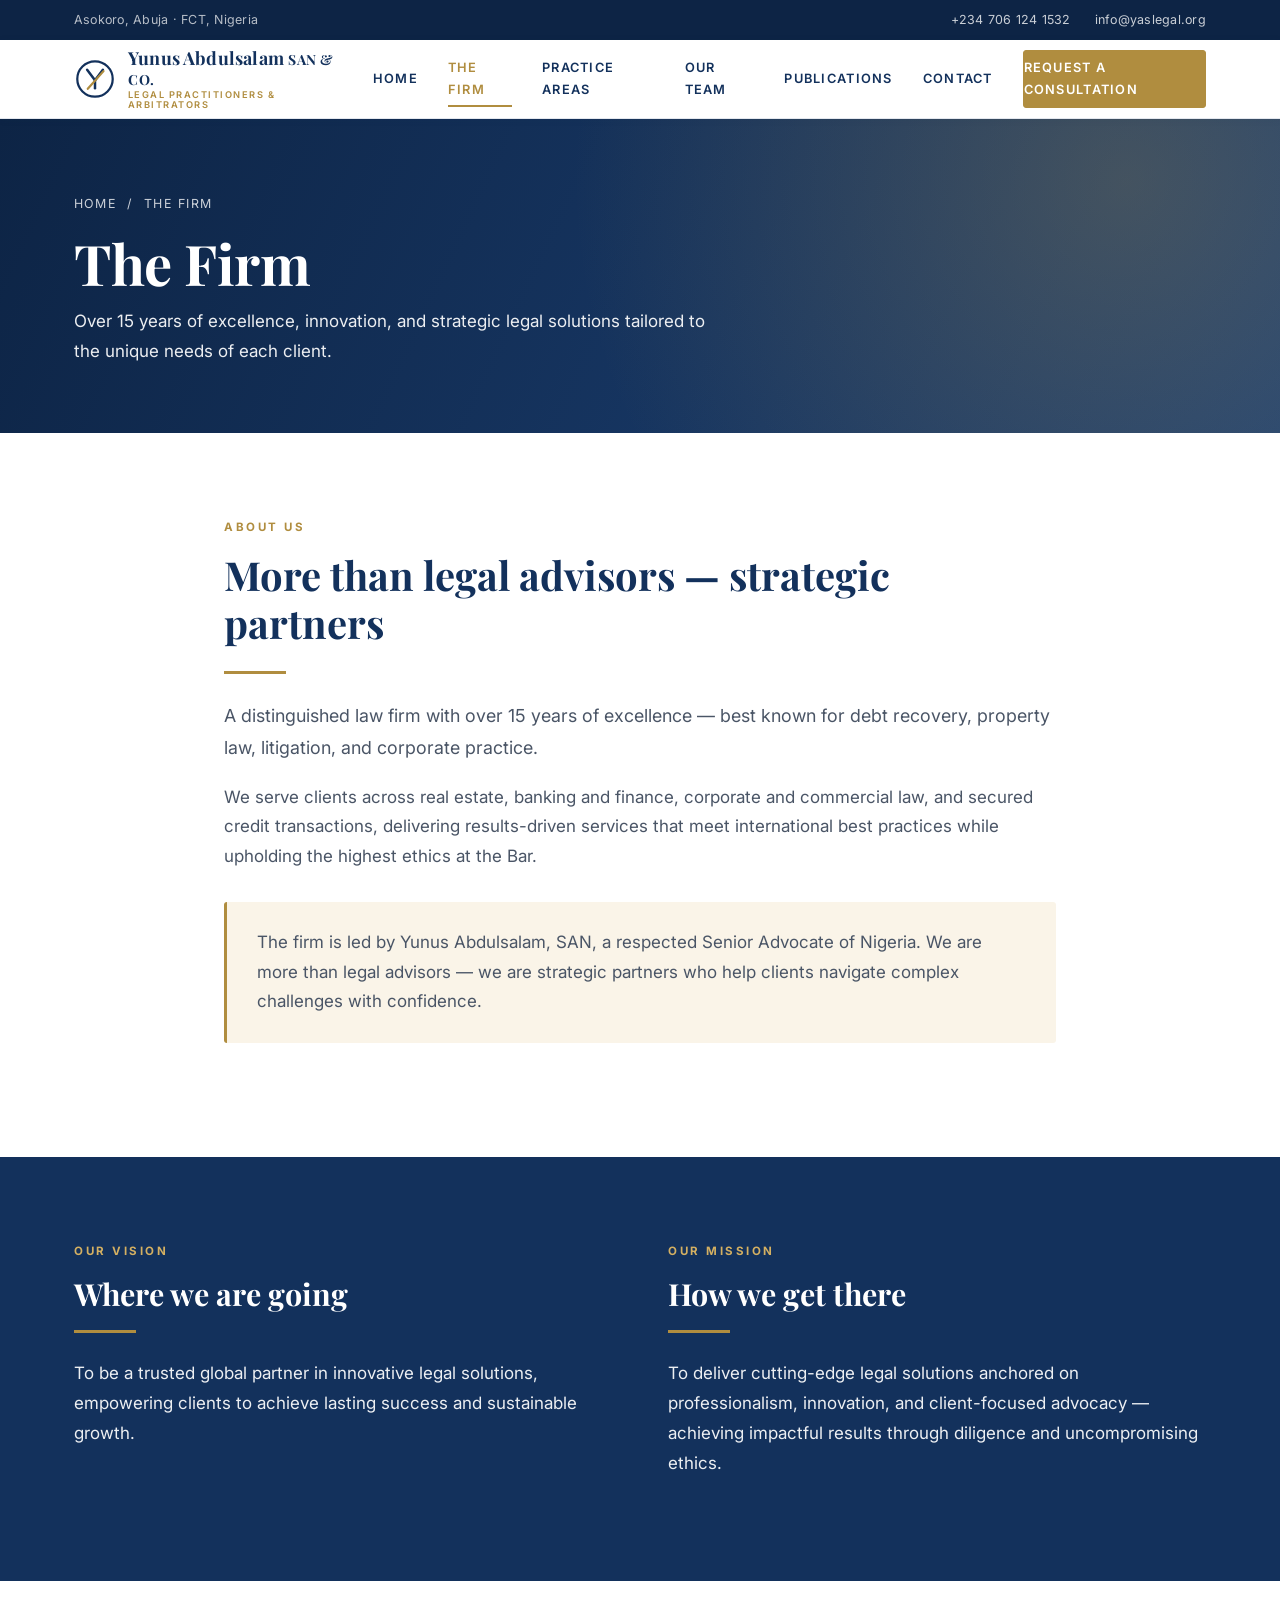
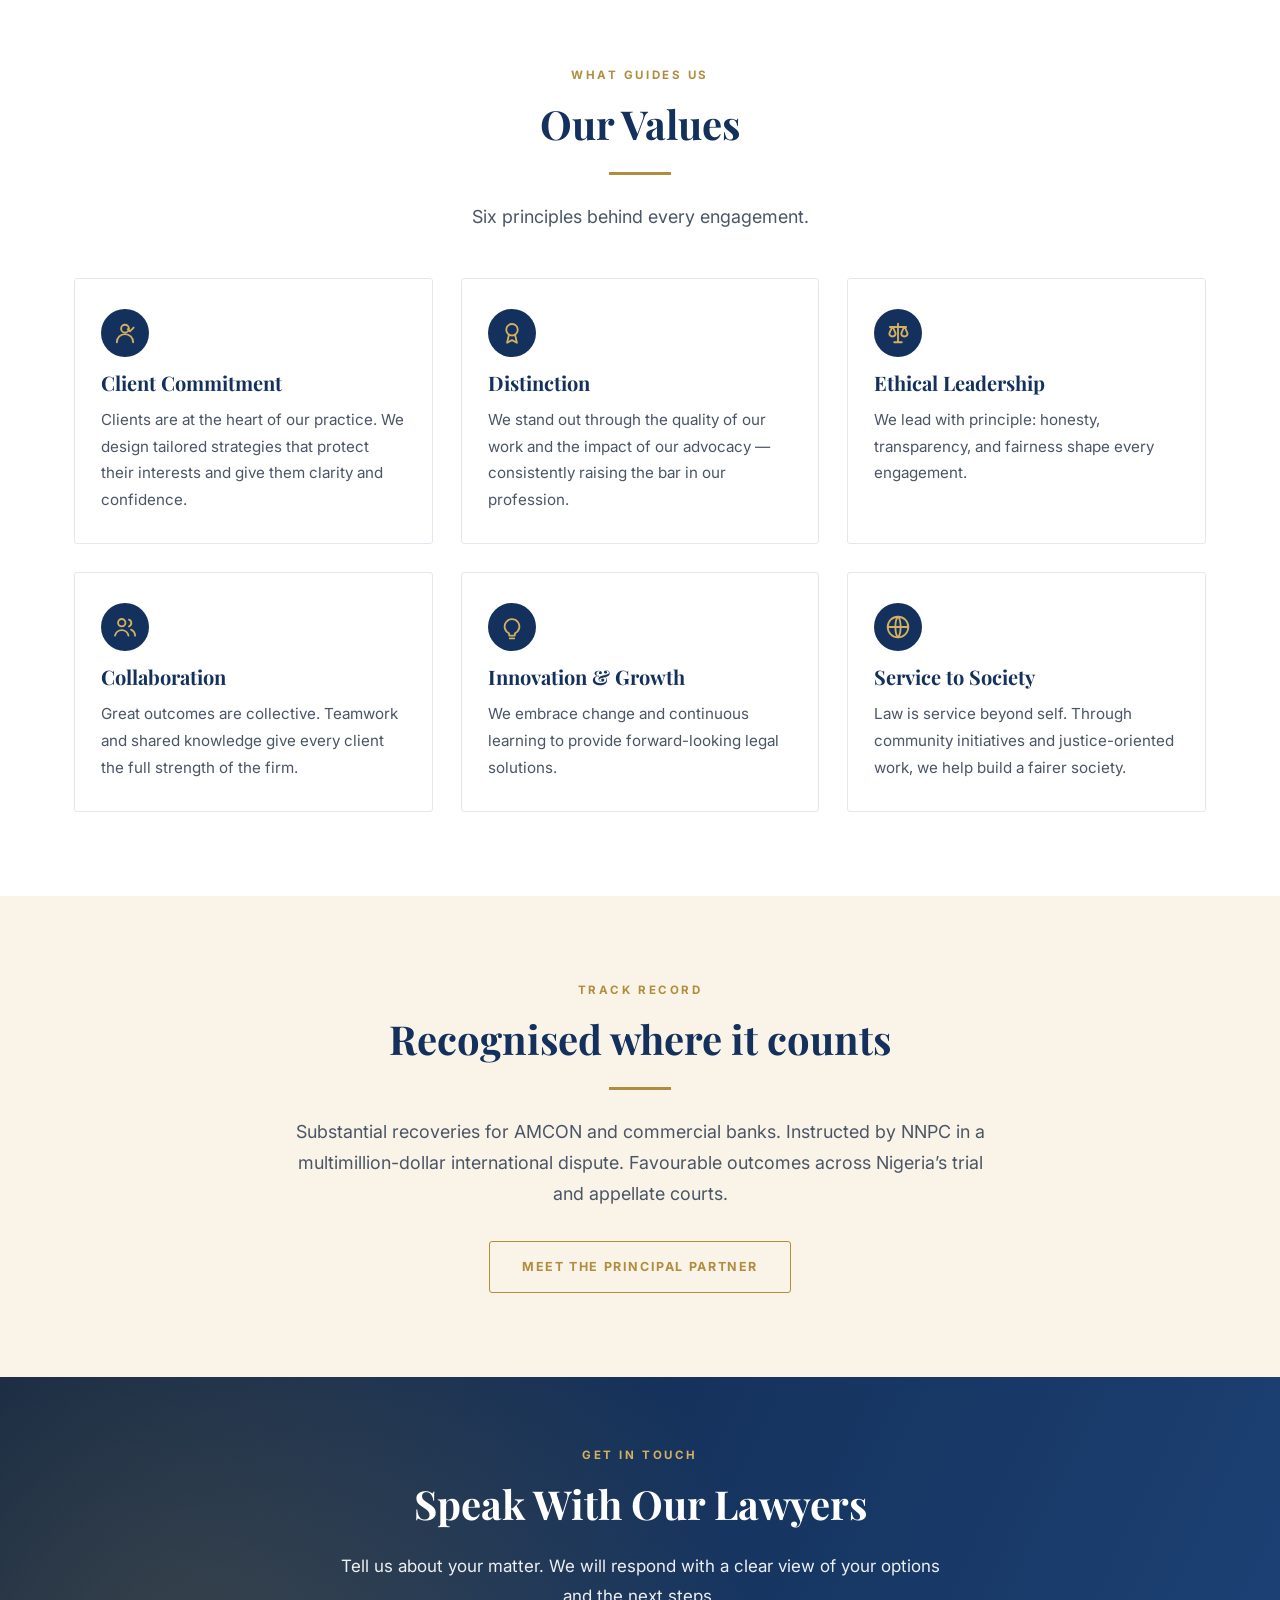
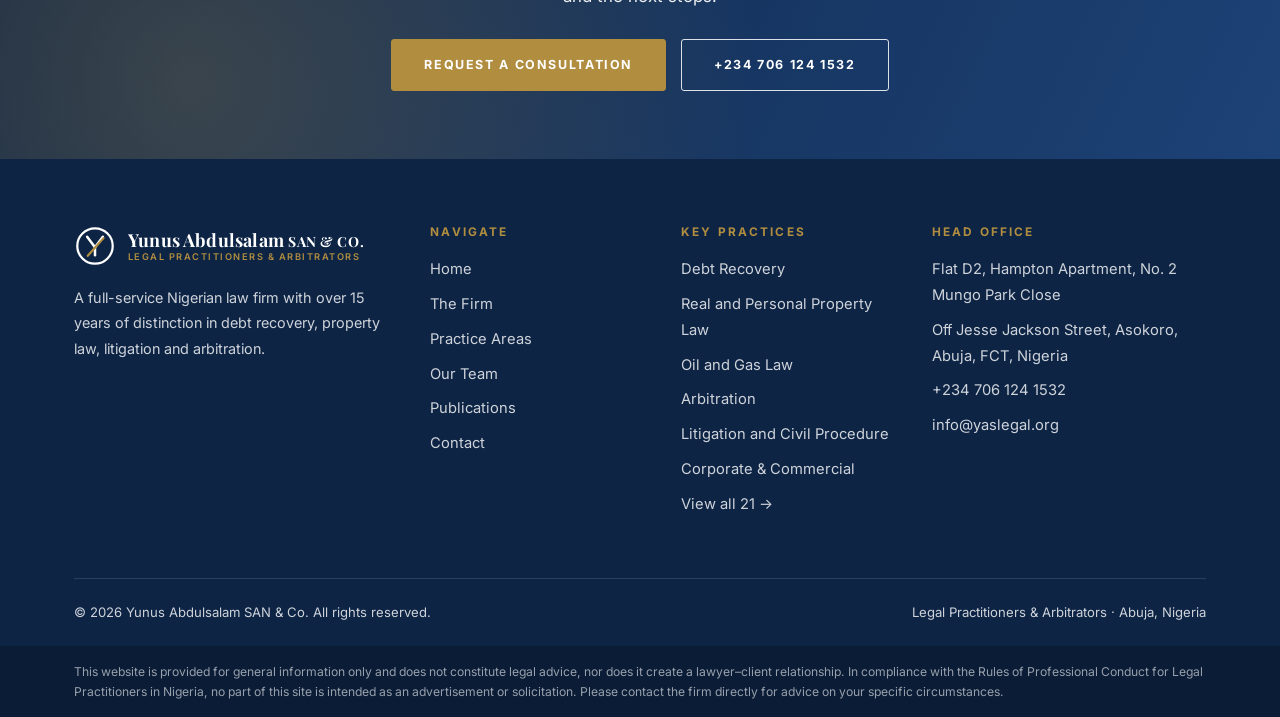
==== commit 69e482cb: "Add files via upload" ====
--- a/about.html
+++ b/about.html
@@ -9,10 +9,10 @@
 <meta property="og:title" content="The Firm | Yunus Abdulsalam SAN &amp; Co.">
 <meta property="og:description" content="Learn about Yunus Abdulsalam SAN & Co. — a distinguished Abuja law firm with over 15 years of excellence in Nigerian legal practice.">
 <meta property="og:type" content="website">
-<meta property="og:image" content="https://www.example.com/assets/img/yunus-abdulsalam-full.jpg">
+<meta property="og:image" content="https://yaslegal.org/assets/img/yunus-abdulsalam-full.jpg">
 <meta name="robots" content="index, follow">
-<link rel="canonical" href="https://www.example.com/about.html">
-<script type="application/ld+json">{"@context": "https://schema.org", "@type": "LegalService", "name": "Yunus Abdulsalam SAN & Co.", "alternateName": "Yunus Abdulsalam SAN and Co", "description": "Full-service Nigerian law firm in Asokoro, Abuja — debt recovery, property law, litigation, arbitration, energy law and corporate practice.", "url": "https://www.example.com/", "telephone": "+2347061241532", "email": "yunusabdulsalam7@gmail.com", "address": {"@type": "PostalAddress", "streetAddress": "Flat D2, Hampton Apartment, No. 2 Mungo Park Close, Off Jesse Jackson Street", "addressLocality": "Asokoro, Abuja", "addressRegion": "Federal Capital Territory", "addressCountry": "NG"}, "areaServed": "Nigeria", "founder": {"@type": "Person", "name": "Yunus Abdulsalam", "honorificSuffix": "SAN", "jobTitle": "Principal Partner"}, "knowsAbout": ["Debt Recovery", "Energy Law", "Tax Litigation", "Shipping and Maritime", "Real and Personal Property Law", "Oil and Gas Law", "Administrative Law", "Arbitration", "Litigation and Civil Procedure", "Labour and Employment", "Assets Recovery", "Chieftaincy Matters", "Intellectual Property", "Fundamental Rights", "Consultancy and Advisory Services", "Corporate & Commercial", "Family Law", "Election Petition", "Corporate Litigation", "Criminal Law", "Tort and Personal Injury"], "openingHours": "Mo-Fr 09:00-17:00"}</script>
+<link rel="canonical" href="https://yaslegal.org/about.html">
+<script type="application/ld+json">{"@context": "https://schema.org", "@type": "LegalService", "name": "Yunus Abdulsalam SAN & Co.", "alternateName": "Yunus Abdulsalam SAN and Co", "description": "Full-service Nigerian law firm in Asokoro, Abuja — debt recovery, property law, litigation, arbitration, energy law and corporate practice.", "url": "https://yaslegal.org/", "telephone": "+2347061241532", "email": "info@yaslegal.org", "address": {"@type": "PostalAddress", "streetAddress": "Flat D2, Hampton Apartment, No. 2 Mungo Park Close, Off Jesse Jackson Street", "addressLocality": "Asokoro, Abuja", "addressRegion": "Federal Capital Territory", "addressCountry": "NG"}, "areaServed": "Nigeria", "founder": {"@type": "Person", "name": "Yunus Abdulsalam", "honorificSuffix": "SAN", "jobTitle": "Principal Partner"}, "knowsAbout": ["Debt Recovery", "Energy Law", "Tax Litigation", "Shipping and Maritime", "Real and Personal Property Law", "Oil and Gas Law", "Administrative Law", "Arbitration", "Litigation and Civil Procedure", "Labour and Employment", "Assets Recovery", "Chieftaincy Matters", "Intellectual Property", "Fundamental Rights", "Consultancy and Advisory Services", "Corporate & Commercial", "Family Law", "Election Petition", "Corporate Litigation", "Criminal Law", "Tort and Personal Injury"], "openingHours": "Mo-Fr 09:00-17:00"}</script>
 <link rel="preconnect" href="https://fonts.googleapis.com">
 <link rel="preconnect" href="https://fonts.gstatic.com" crossorigin>
 <link href="https://fonts.googleapis.com/css2?family=Playfair+Display:wght@500;600;700&amp;family=Inter:wght@400;500;600;700&amp;display=swap" rel="stylesheet">
@@ -27,7 +27,7 @@
     </div>
     <div class="topbar-items">
       <a href="tel:+2347061241532">+234 706 124 1532</a>
-      <a href="mailto:yunusabdulsalam7@gmail.com">yunusabdulsalam7@gmail.com</a>
+      <a href="mailto:info@yaslegal.org">info@yaslegal.org</a>
     </div>
   </div>
 </div>
@@ -177,7 +177,7 @@
           <li>Flat D2, Hampton Apartment, No. 2 Mungo Park Close</li>
           <li>Off Jesse Jackson Street, Asokoro, Abuja, FCT, Nigeria</li>
           <li><a href="tel:+2347061241532">+234 706 124 1532</a></li>
-          <li><a href="mailto:yunusabdulsalam7@gmail.com">yunusabdulsalam7@gmail.com</a></li>
+          <li><a href="mailto:info@yaslegal.org">info@yaslegal.org</a></li>
         </ul>
       </div>
     </div>
@@ -213,7 +213,7 @@
       var d=new FormData(f);
       var body='Name: '+d.get('name')+'%0D%0APhone: '+d.get('phone')
         +'%0D%0AArea of interest: '+d.get('area')+'%0D%0A%0D%0A'+encodeURIComponent(d.get('message')||'');
-      window.location.href='mailto:yunusabdulsalam7@gmail.com?subject='
+      window.location.href='mailto:info@yaslegal.org?subject='
         +encodeURIComponent('Website enquiry — '+(d.get('name')||''))+'&body='+body;
       document.getElementById('formStatus').textContent='Opening your email client…';
     });
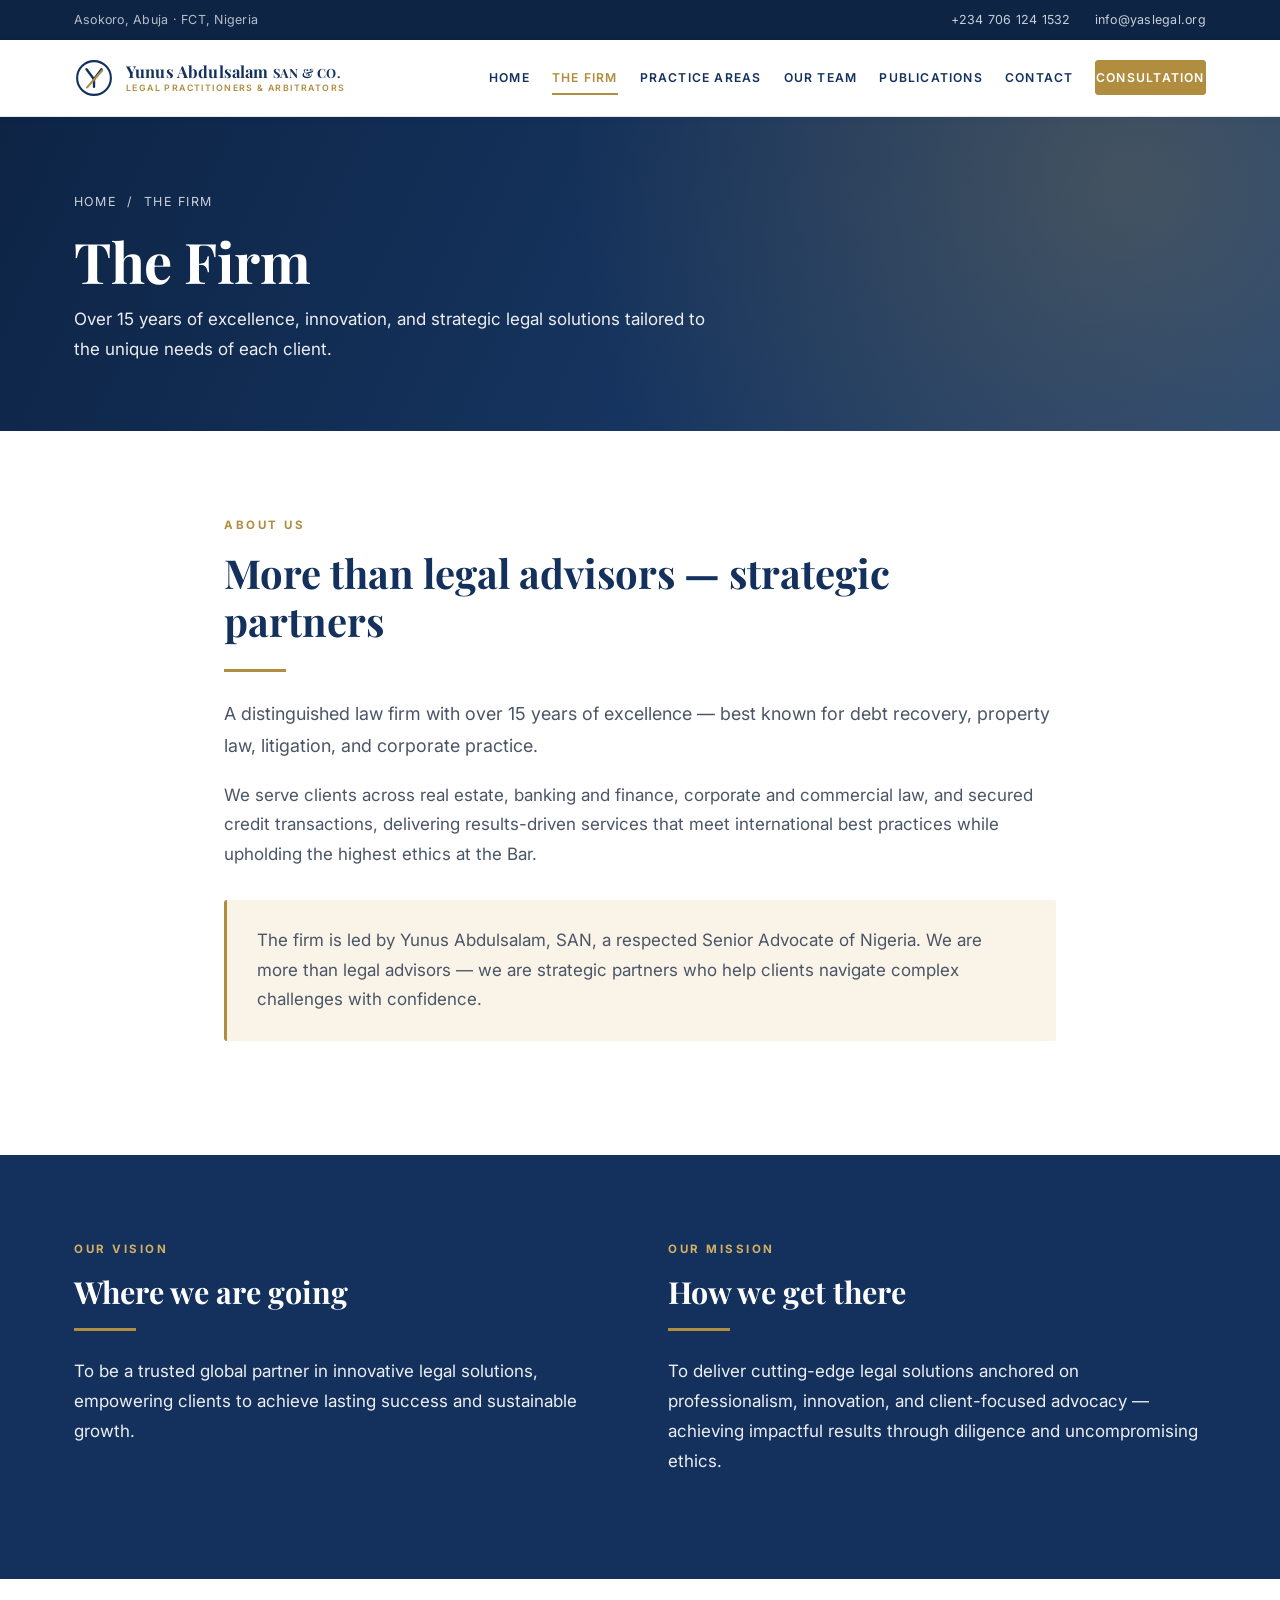
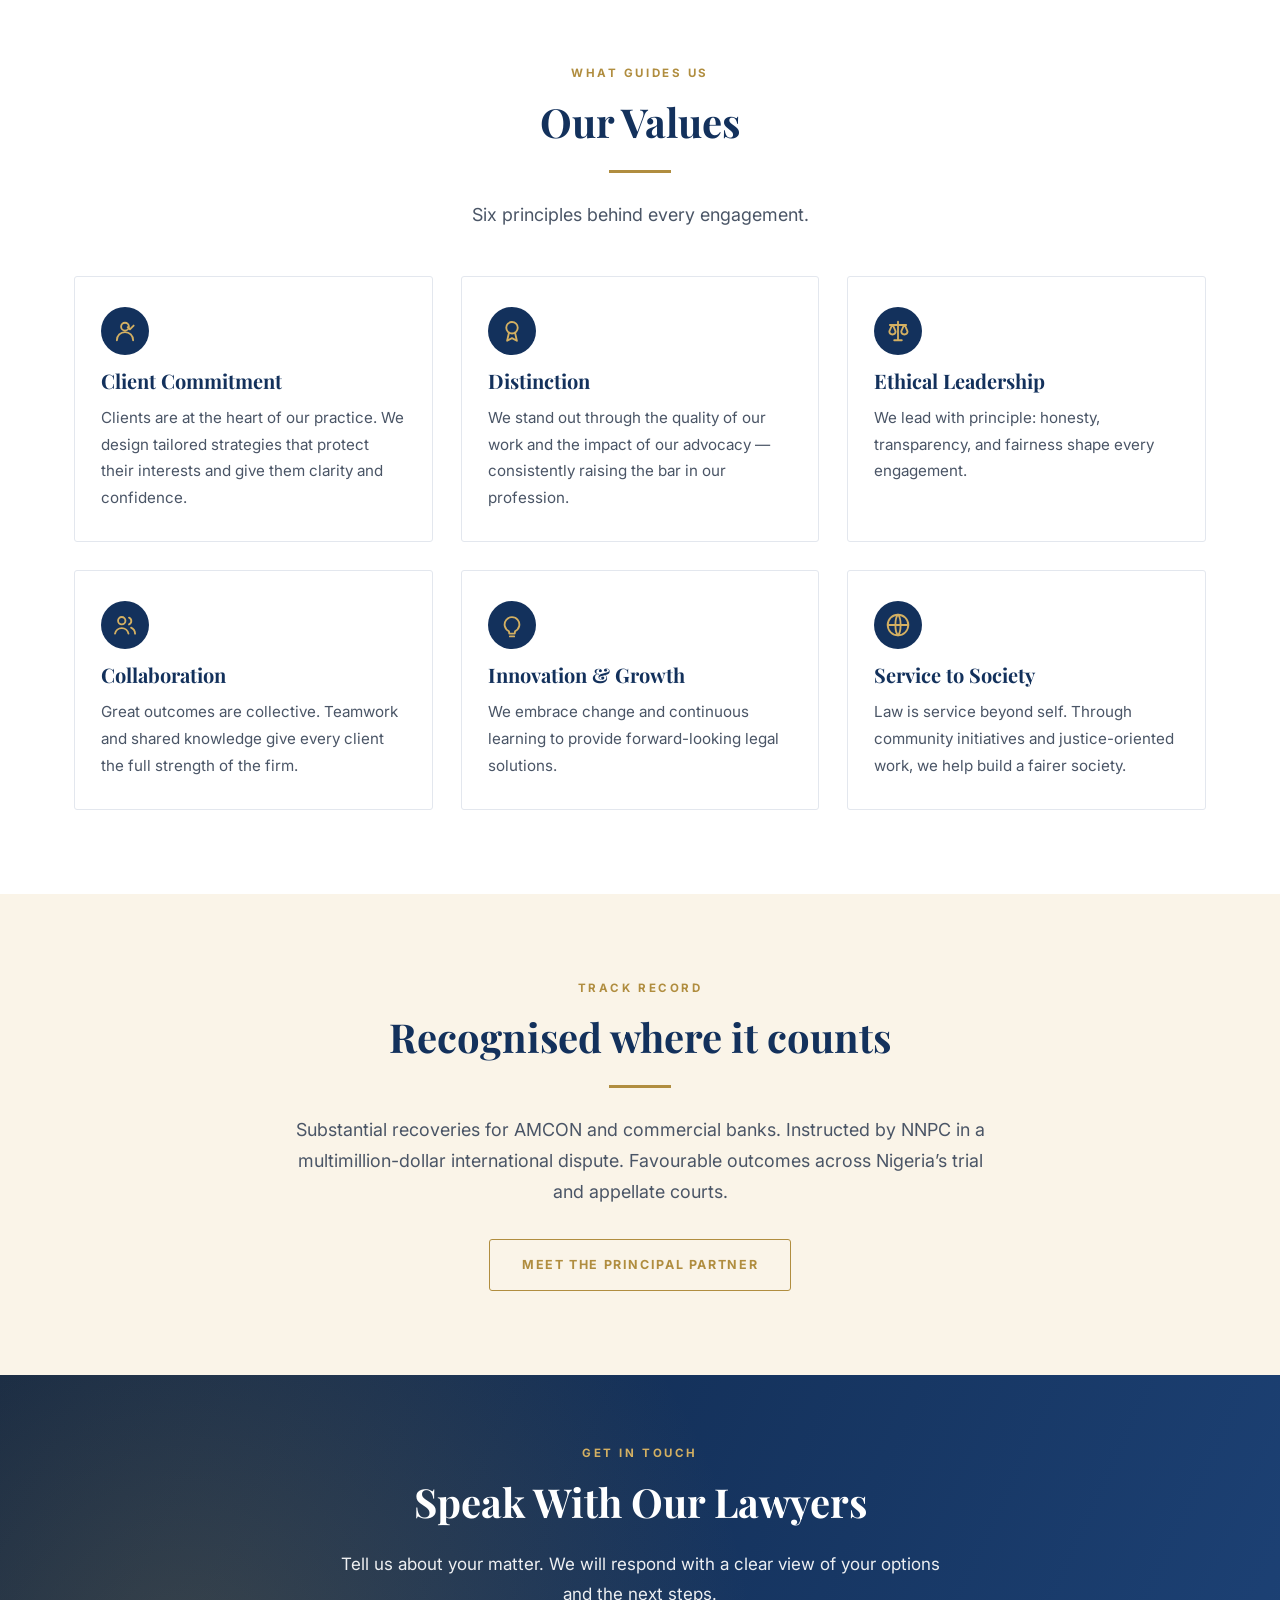
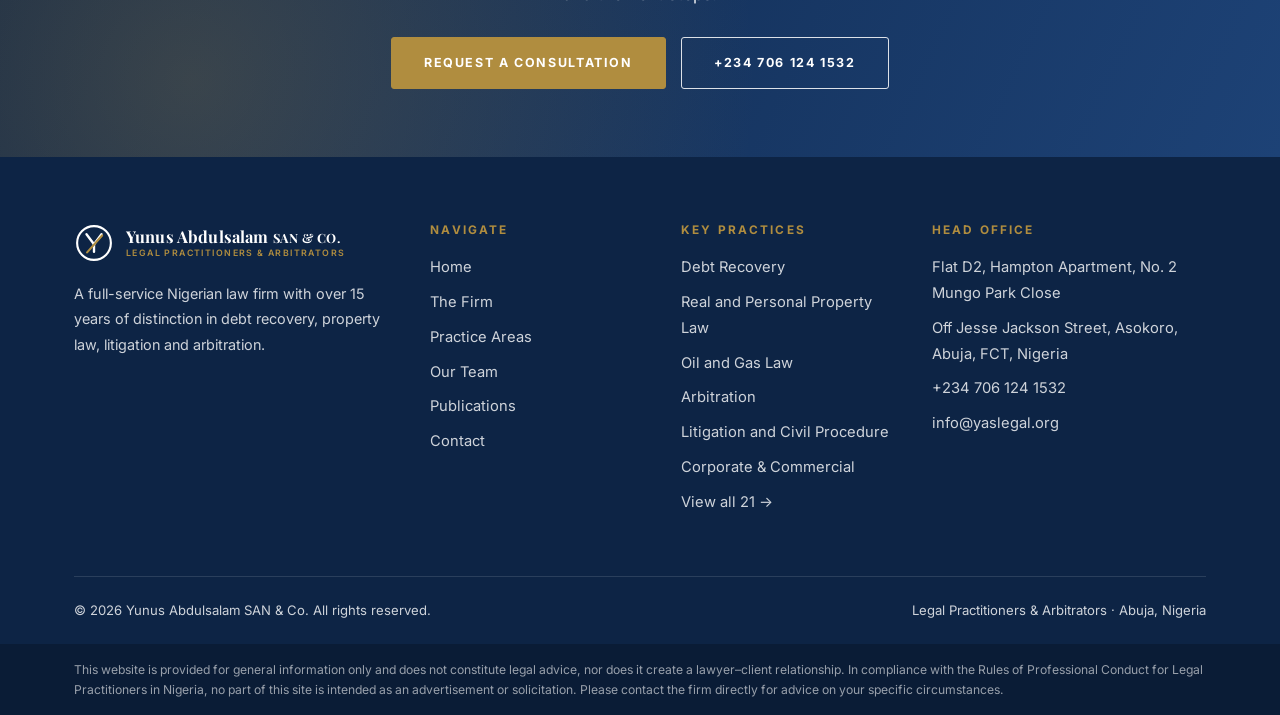
==== commit ea1e4323: "Add files via upload" ====
--- a/about.html
+++ b/about.html
@@ -9,10 +9,26 @@
 <meta property="og:title" content="The Firm | Yunus Abdulsalam SAN &amp; Co.">
 <meta property="og:description" content="Learn about Yunus Abdulsalam SAN & Co. — a distinguished Abuja law firm with over 15 years of excellence in Nigerian legal practice.">
 <meta property="og:type" content="website">
-<meta property="og:image" content="https://yaslegal.org/assets/img/yunus-abdulsalam-full.jpg">
-<meta name="robots" content="index, follow">
+<meta property="og:site_name" content="Yunus Abdulsalam SAN &amp; Co.">
+<meta property="og:locale" content="en_NG">
+<meta property="og:url" content="https://yaslegal.org/about.html">
+<meta property="og:image" content="https://yaslegal.org/assets/img/og-card.jpg">
+<meta property="og:image:width" content="1200">
+<meta property="og:image:height" content="630">
+<meta property="og:image:alt" content="Yunus Abdulsalam SAN &amp; Co., Legal Practitioners and Arbitrators, Asokoro, Abuja">
+<meta name="twitter:card" content="summary_large_image">
+<meta name="twitter:title" content="The Firm | Yunus Abdulsalam SAN &amp; Co.">
+<meta name="twitter:description" content="Learn about Yunus Abdulsalam SAN & Co. — a distinguished Abuja law firm with over 15 years of excellence in Nigerian legal practice.">
+<meta name="twitter:image" content="https://yaslegal.org/assets/img/og-card.jpg">
+<meta name="robots" content="index, follow, max-image-preview:large, max-snippet:-1">
+<meta name="geo.region" content="NG-FC">
+<meta name="geo.placename" content="Asokoro, Abuja">
 <link rel="canonical" href="https://yaslegal.org/about.html">
+<link rel="icon" href="/favicon.ico" sizes="any">
+<link rel="apple-touch-icon" href="/apple-touch-icon.png">
+<link rel="manifest" href="/site.webmanifest">
 <script type="application/ld+json">{"@context": "https://schema.org", "@type": "LegalService", "name": "Yunus Abdulsalam SAN & Co.", "alternateName": "Yunus Abdulsalam SAN and Co", "description": "Full-service Nigerian law firm in Asokoro, Abuja — debt recovery, property law, litigation, arbitration, energy law and corporate practice.", "url": "https://yaslegal.org/", "telephone": "+2347061241532", "email": "info@yaslegal.org", "address": {"@type": "PostalAddress", "streetAddress": "Flat D2, Hampton Apartment, No. 2 Mungo Park Close, Off Jesse Jackson Street", "addressLocality": "Asokoro, Abuja", "addressRegion": "Federal Capital Territory", "addressCountry": "NG"}, "areaServed": "Nigeria", "founder": {"@type": "Person", "name": "Yunus Abdulsalam", "honorificSuffix": "SAN", "jobTitle": "Principal Partner"}, "knowsAbout": ["Debt Recovery", "Energy Law", "Tax Litigation", "Shipping and Maritime", "Real and Personal Property Law", "Oil and Gas Law", "Administrative Law", "Arbitration", "Litigation and Civil Procedure", "Labour and Employment", "Assets Recovery", "Chieftaincy Matters", "Intellectual Property", "Fundamental Rights", "Consultancy and Advisory Services", "Corporate & Commercial", "Family Law", "Election Petition", "Corporate Litigation", "Criminal Law", "Tort and Personal Injury"], "openingHours": "Mo-Fr 09:00-17:00"}</script>
+<script type="application/ld+json">{"@context": "https://schema.org", "@type": "BreadcrumbList", "itemListElement": [{"@type": "ListItem", "position": 1, "name": "Home", "item": "https://yaslegal.org/"}, {"@type": "ListItem", "position": 2, "name": "The Firm", "item": "https://yaslegal.org/about.html"}]}</script>
 <link rel="preconnect" href="https://fonts.googleapis.com">
 <link rel="preconnect" href="https://fonts.gstatic.com" crossorigin>
 <link href="https://fonts.googleapis.com/css2?family=Playfair+Display:wght@500;600;700&amp;family=Inter:wght@400;500;600;700&amp;display=swap" rel="stylesheet">
@@ -51,7 +67,7 @@
         <a href="team.html">Our Team</a>
         <a href="publications.html">Publications</a>
         <a href="contact.html">Contact</a>
-        <a class="btn" href="contact.html">Request a Consultation</a>
+        <a class="btn btn--nav" href="contact.html">Consultation</a>
     </nav>
   </div>
 </header>
@@ -205,6 +221,19 @@
     n.addEventListener('click',function(e){
       if(e.target.tagName==='A'){n.classList.remove('open');b.setAttribute('aria-expanded','false');document.body.style.overflow='';}
     });
+  }
+  var reduce = window.matchMedia && window.matchMedia('(prefers-reduced-motion: reduce)').matches;
+  var els = document.querySelectorAll('.reveal, .card, .value-card, .person, .pub-item, .fact, .stat');
+  if (reduce || !('IntersectionObserver' in window)) {
+    for (var i=0;i<els.length;i++) els[i].classList.add('is-in');
+  } else {
+    for (var j=0;j<els.length;j++) els[j].classList.add('will-reveal');
+    var io = new IntersectionObserver(function(entries){
+      entries.forEach(function(en){
+        if (en.isIntersecting) { en.target.classList.add('is-in'); io.unobserve(en.target); }
+      });
+    }, { rootMargin: '0px 0px -40px 0px', threshold: 0.06 });
+    for (var k=0;k<els.length;k++) io.observe(els[k]);
   }
   var f=document.getElementById('enquiry');
   if(f){
--- a/assets/styles.css
+++ b/assets/styles.css
@@ -102,16 +102,18 @@
 .btn:hover { background: #9a7a33; border-color: #9a7a33; color: var(--white); }
 .btn--ghost { background: transparent; color: var(--gold); }
 .btn--ghost:hover { background: var(--gold); color: var(--white); }
+.btn--nav { padding: 11px 20px; font-size: .72rem; letter-spacing: .1em; white-space: nowrap; }
 .btn--light { background: transparent; border-color: rgba(255,255,255,.85); color: #fff; }
 .btn--light:hover { background: #fff; border-color: #fff; color: var(--navy); }
 
 /* ---------- logo ---------- */
 .logo { display: flex; align-items: center; gap: 12px; }
-.logo svg { width: 42px; height: 42px; flex: none; }
+.logo svg { width: 40px; height: 40px; flex: none; }
 .logo-text { line-height: 1.1; }
 .logo-name {
   font-family: var(--serif);
-  font-size: 1.12rem;
+  font-size: 1.02rem;
+  white-space: nowrap;
   font-weight: 700;
   color: var(--navy);
   letter-spacing: .01em;
@@ -120,7 +122,8 @@
 .logo-name .san { font-size: .78em; letter-spacing: .04em; }
 .logo-tag {
   display: block;
-  font-size: .58rem;
+  white-space: nowrap;
+  font-size: .55rem;
   letter-spacing: .16em;
   text-transform: uppercase;
   color: var(--gold);
@@ -147,10 +150,11 @@
   border-bottom: 1px solid var(--line);
   box-shadow: 0 1px 8px rgba(19,49,92,.06);
 }
-.site-header .wrap { display: flex; align-items: center; justify-content: space-between; min-height: 78px; gap: 24px; }
-.nav { display: flex; align-items: center; gap: 30px; }
+.site-header .wrap { display: flex; align-items: center; justify-content: space-between; min-height: 76px; gap: 18px; }
+.nav { display: flex; align-items: center; gap: 22px; }
 .nav a {
-  font-size: .8rem;
+  font-size: .76rem;
+  white-space: nowrap;
   font-weight: 600;
   letter-spacing: .1em;
   text-transform: uppercase;
@@ -305,7 +309,7 @@
   border-bottom: 4px solid var(--gold); overflow: hidden;
   position: sticky; top: 110px;
 }
-.profile-portrait img { width: 100%; aspect-ratio: 4/5; object-fit: cover; object-position: center 12%; }
+.profile-portrait img { width: 100%; height: auto; display: block; }   /* whole photo, no crop */
 .profile-portrait .pp-body { padding: 24px 22px 30px; }
 .profile-portrait h3 { color: #fff; margin-bottom: .2em; font-size: 1.3rem; }
 .profile-portrait .role { color: var(--gold-light); }
@@ -392,7 +396,7 @@
 .disclaimer { background: #0a1c36; color: rgba(255,255,255,.58); font-size: .76rem; padding: 16px 0; line-height: 1.6; }
 
 /* ---------- responsive ---------- */
-@media (max-width: 980px) {
+@media (max-width: 1120px) {
   .grid-4 { grid-template-columns: repeat(2, 1fr); }
   .grid-3 { grid-template-columns: repeat(2, 1fr); }
   .pa-list { grid-template-columns: repeat(2, 1fr); }
@@ -400,7 +404,7 @@
   .footer-grid { grid-template-columns: 1fr 1fr; }
   .contact-grid { grid-template-columns: 1fr; }
 }
-@media (max-width: 820px) {
+@media (max-width: 1120px) {
   .burger { display: block; }
   .nav {
     position: fixed; inset: 0 0 0 auto; width: min(320px, 86vw);
@@ -534,3 +538,123 @@
 }
 .fact p { margin: 0; font-size: .92rem; color: var(--ink); line-height: 1.6; }
 @media (max-width: 640px) { .fact-grid { grid-template-columns: 1fr; } }
+
+/* ==========================================================================
+   Polish pass — full portrait, animation, mobile
+   ========================================================================== */
+
+/* ---------- Principal portrait shown in full (no circular crop) ---------- */
+.lead-portrait {
+  display: block;
+  width: min(330px, 78vw);
+  margin: 10px auto 26px;
+  border-radius: 6px;
+  overflow: hidden;
+  background: linear-gradient(160deg, var(--navy-deep), var(--navy-soft));
+  border: 1px solid var(--sand);
+  border-bottom: 4px solid var(--gold);
+  box-shadow: 0 22px 54px rgba(19,49,92,.22);
+  position: relative;
+}
+.lead-portrait::after {
+  content: ""; position: absolute; inset: 0;
+  box-shadow: inset 0 0 0 1px rgba(255,255,255,.08);
+  pointer-events: none;
+}
+.lead-portrait img {
+  width: 100%; height: auto; display: block;   /* full image, nothing cropped */
+  transition: transform .5s ease;
+}
+.lead-portrait:hover img { transform: scale(1.025); }
+
+
+/* ---------- Scroll-reveal animation ---------- */
+.will-reveal { opacity: 0; transform: translateY(18px); }
+.will-reveal.is-in {
+  opacity: 1; transform: none;
+  transition: opacity .62s cubic-bezier(.22,.61,.36,1), transform .62s cubic-bezier(.22,.61,.36,1);
+}
+/* gentle stagger across a row of cards */
+.grid > *:nth-child(2).will-reveal { transition-delay: .07s; }
+.grid > *:nth-child(3).will-reveal { transition-delay: .14s; }
+.grid > *:nth-child(4).will-reveal { transition-delay: .21s; }
+
+/* hero entrance */
+.hero-in > * { animation: heroUp .7s cubic-bezier(.22,.61,.36,1) both; }
+.hero-in > *:nth-child(1) { animation-delay: .05s; }
+.hero-in > *:nth-child(2) { animation-delay: .14s; }
+.hero-in > *:nth-child(3) { animation-delay: .23s; }
+.hero-in > *:nth-child(4) { animation-delay: .32s; }
+@keyframes heroUp { from { opacity: 0; transform: translateY(16px); } to { opacity: 1; transform: none; } }
+
+/* gold rule draws itself in */
+.rule { transition: width .6s cubic-bezier(.22,.61,.36,1); }
+
+/* link + button micro-interactions */
+.btn { will-change: transform; }
+.btn:hover { transform: translateY(-1px); }
+.btn:active { transform: translateY(0); }
+.card-more { transition: letter-spacing .25s ease; }
+.card:hover .card-more { letter-spacing: .18em; }
+.pa-list a { transition: background .2s ease, padding-left .2s ease; }
+.pa-list a:hover { padding-left: 28px; }
+
+@media (prefers-reduced-motion: reduce) {
+  .will-reveal, .will-reveal.is-in, .hero-in > * { opacity: 1; transform: none; animation: none; transition: none; }
+  .lead-portrait:hover img { transform: none; }
+}
+
+/* ---------- Mobile optimisation ---------- */
+@media (max-width: 1120px) {
+  .topbar { font-size: .74rem; }
+}
+@media (max-width: 760px) {
+  body { font-size: 16px; line-height: 1.7; }
+  h1 { font-size: clamp(1.9rem, 8vw, 2.5rem); }
+  h2 { font-size: clamp(1.45rem, 6vw, 2rem); }
+  .wrap { padding: 0 18px; }
+  .section { padding: 52px 0; }
+  .section--tight { padding: 40px 0; }
+  .hero { padding: 62px 0 58px; }
+  .hero p { font-size: 1.02rem; }
+  .hero-actions { gap: 10px; }
+  .hero-actions .btn { flex: 1 1 100%; text-align: center; }
+  .pagehead { padding: 52px 0 46px; }
+
+  /* top bar: keep the phone tappable, drop the rest */
+  .topbar .wrap { justify-content: center; gap: 14px; min-height: 36px; }
+
+  /* stats stay two-up rather than a long single column */
+  .stats .grid-4 { grid-template-columns: 1fr 1fr; gap: 22px 12px; }
+  .stat b { font-size: 2rem; }
+  .stat span { font-size: .64rem; letter-spacing: .12em; }
+
+  .card { padding: 26px 22px; }
+  .card-ico { width: 46px; height: 46px; margin-bottom: 14px; }
+  .value-card { padding: 24px 22px; }
+  .pa-block { padding: 38px 0; scroll-margin-top: 92px; }
+  .pa-block h2 { gap: 10px; font-size: 1.4rem; }
+  .pa-block .pa-num { margin-left: 0; flex-basis: 100%; }
+  .pa-ico { width: 40px; height: 40px; }
+
+  .person { padding: 26px 18px; }
+  .avatar { width: 84px; height: 84px; }
+  .profile-lead { gap: 30px; }
+  .fact { padding: 14px 16px; }
+
+  .form-card { padding: 22px 18px; }
+  .field input, .field select, .field textarea { font-size: 16px; } /* stops iOS zoom-on-focus */
+  .btn { padding: 14px 24px; }
+  .cta .btn { display: block; margin: 0 auto 10px; max-width: 320px; }
+  .cta .btn + .btn { margin-left: auto !important; }
+
+  .site-footer { padding: 48px 0 0; }
+  .footer-bottom { flex-direction: column; gap: 8px; }
+  .disclaimer { font-size: .72rem; }
+}
+@media (max-width: 420px) {
+  .lead-portrait { width: min(290px, 84vw); }
+  .logo svg { width: 34px; height: 34px; }
+  .logo-name { font-size: .92rem; }
+  .logo-tag { font-size: .5rem; }
+}
